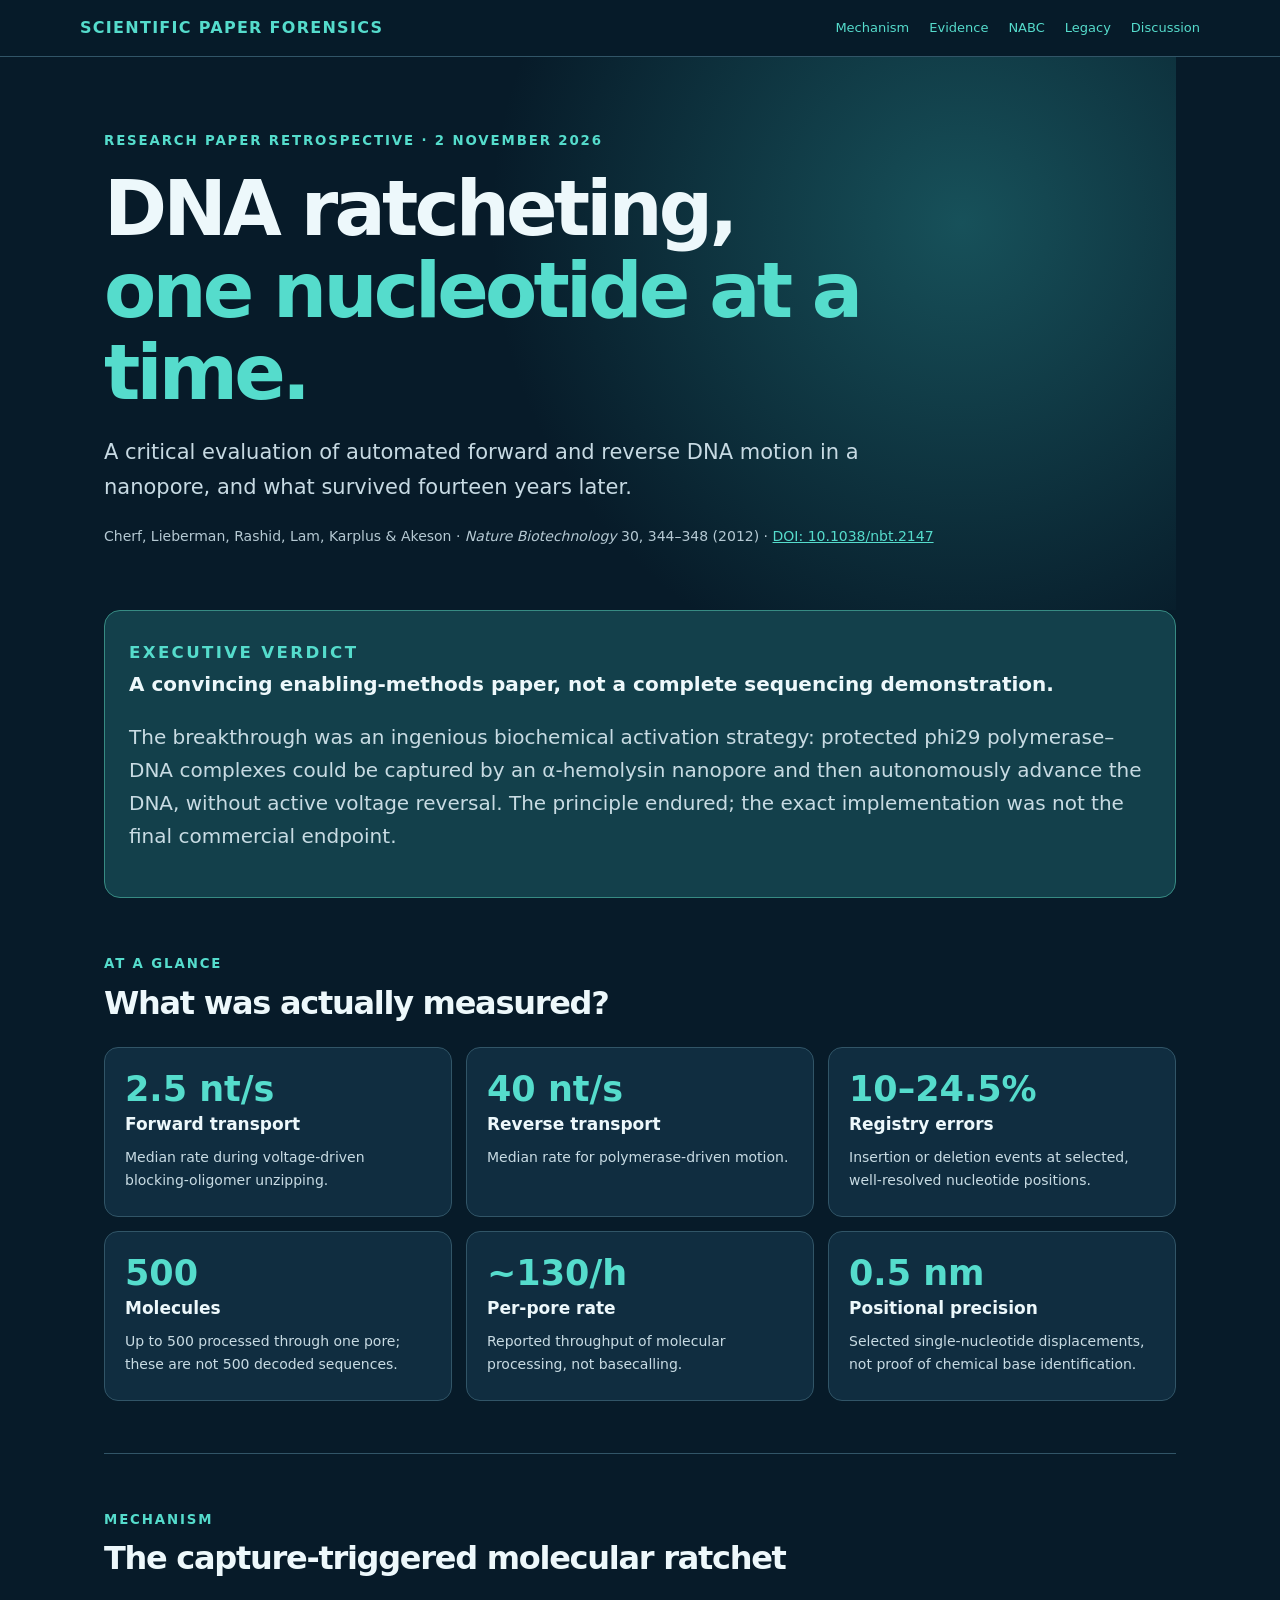
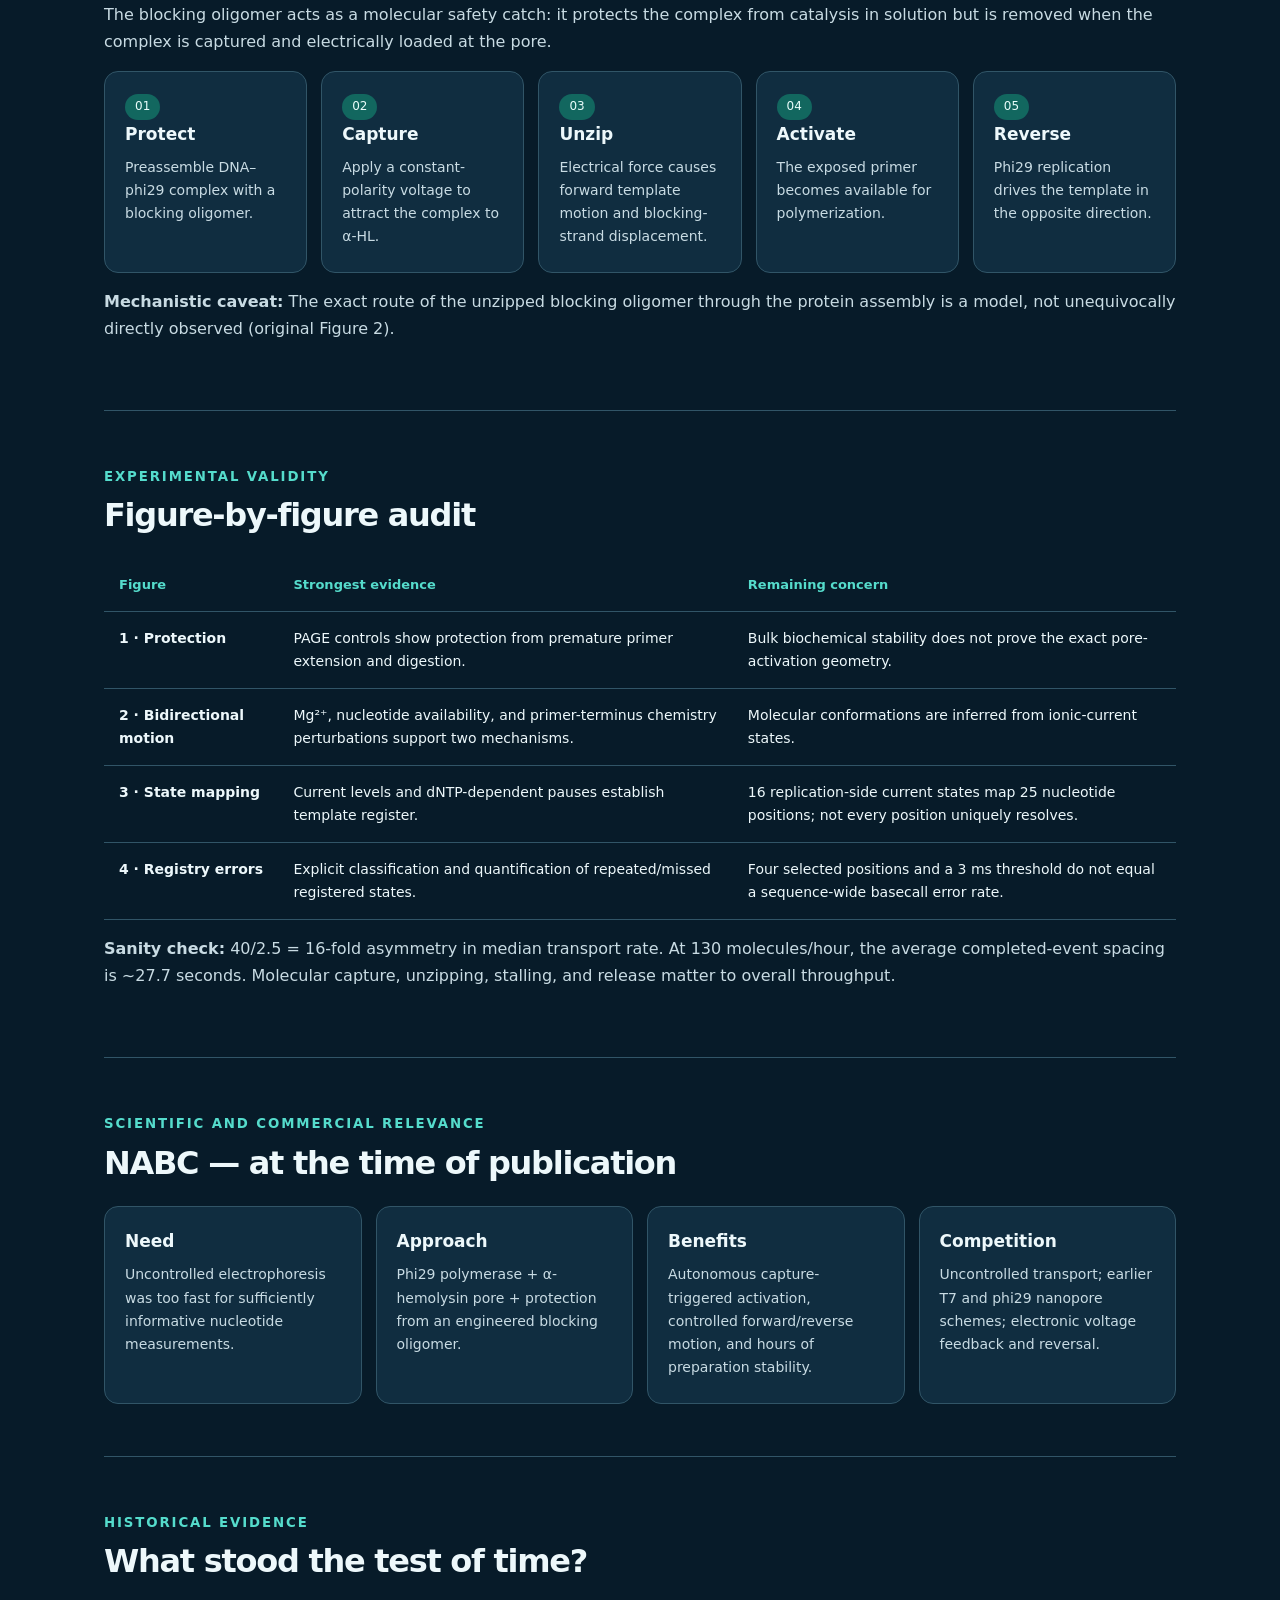
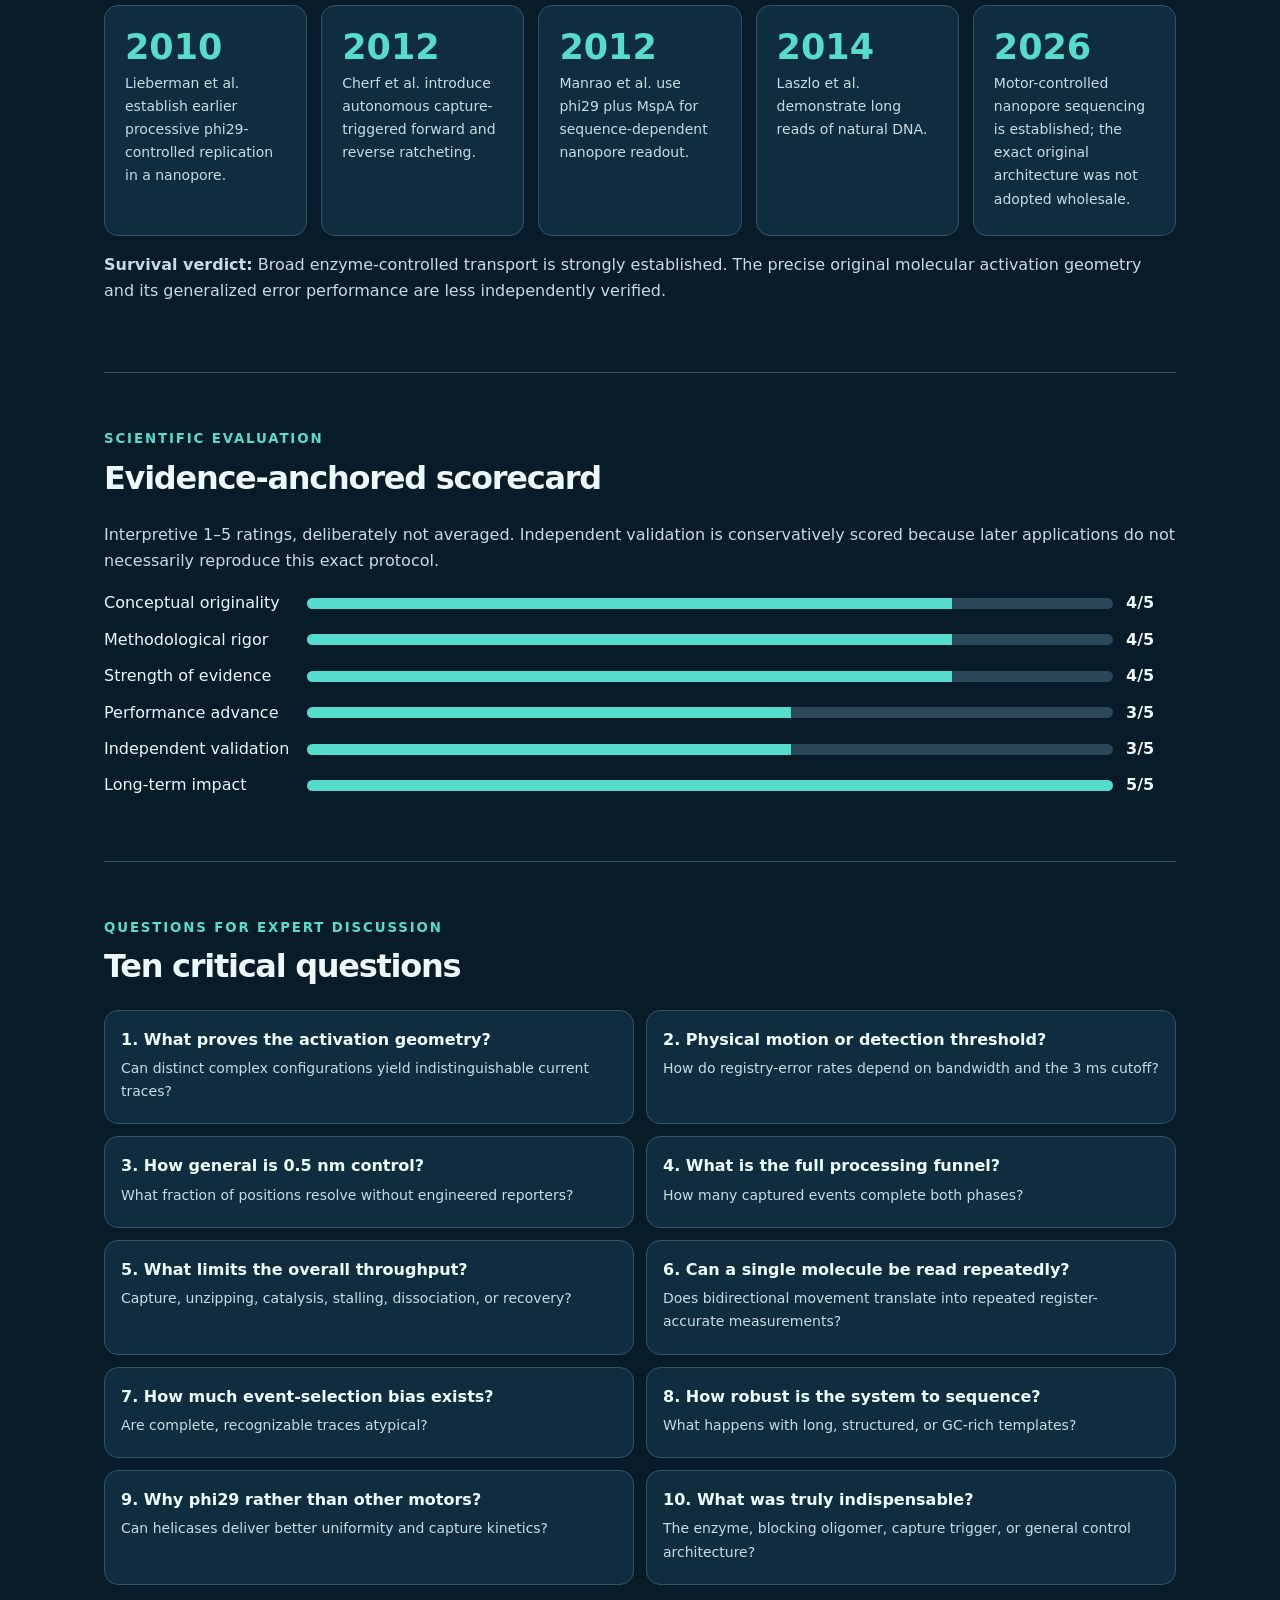
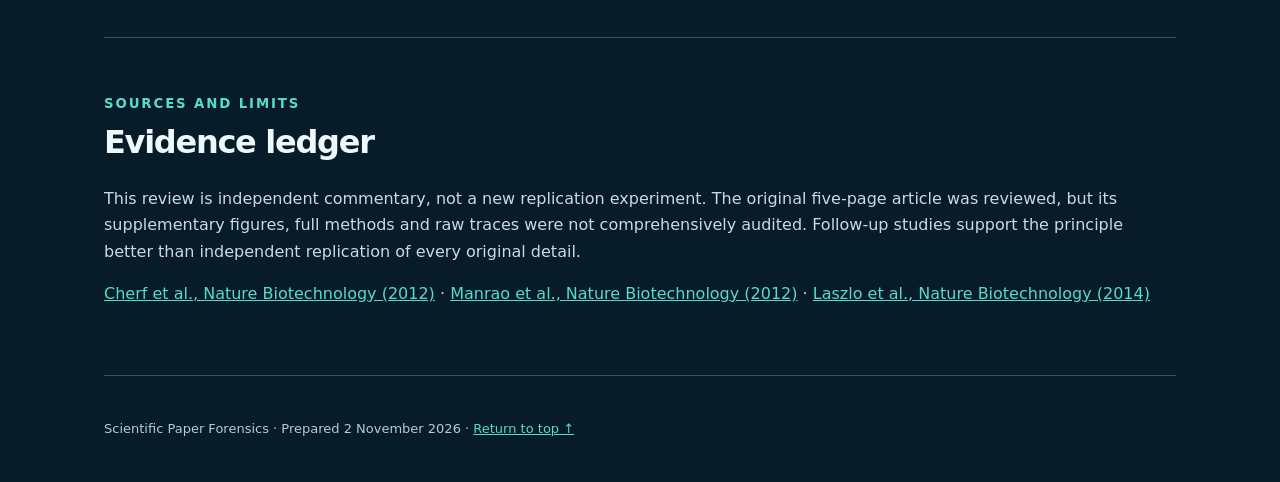
==== index.html @ 1c6a3383 "Publish standalone paper forensics website" ====
<!doctype html><html lang="en"><head><meta charset="UTF-8"><meta name="viewport" content="width=device-width,initial-scale=1"><meta name="description" content="Scientific Paper Forensics: a critical review of Cherf et al., Nature Biotechnology (2012)."><title>Scientific Paper Forensics · Cherf et al. (2012)</title><style>
:root{color-scheme:dark;--bg:#071b29;--card:#102d40;--teal:#55dccc;--muted:#b7cbd4;--line:#315567}*{box-sizing:border-box}html{scroll-behavior:smooth}body{margin:0;background:var(--bg);color:#edf8fb;font:16px/1.65 system-ui,-apple-system,sans-serif}a{color:var(--teal)}nav{position:sticky;top:0;z-index:5;background:#071b29ed;border-bottom:1px solid var(--line);padding:15px max(24px,calc((100% - 1120px)/2));display:flex;gap:20px;align-items:center;flex-wrap:wrap}nav strong{margin-right:auto;color:var(--teal);letter-spacing:.08em}nav a{text-decoration:none;font-size:13px}main{max-width:1120px;margin:auto;padding:0 24px}.hero{padding:70px 0 62px;background:radial-gradient(circle at 80% 30%,#17515a,transparent 50%)}small,.eyebrow{color:var(--teal);font-weight:700;text-transform:uppercase;letter-spacing:.14em}h1{font-size:clamp(42px,6.5vw,76px);letter-spacing:-.05em;line-height:1.08;max-width:900px;margin:14px 0}h1 span{color:var(--teal)}.lead{font-size:21px;color:#c7dae3;max-width:850px}.citation{color:#b5c9d3;font-size:14px}.verdict{background:#13404b;border:1px solid #378b83;padding:24px;border-radius:16px;font-size:20px}section{padding:52px 0;border-bottom:1px solid var(--line)}h2{font-size:32px;letter-spacing:-.04em;margin:0 0 17px}h3{font-size:17px;margin:0 0 8px}p{color:#c8dbe3}.grid{display:grid;grid-template-columns:repeat(3,1fr);gap:14px}.card{background:var(--card);border:1px solid var(--line);border-radius:14px;padding:20px}.card p{font-size:14px;margin:4px 0}.metric{color:var(--teal);font-size:35px;font-weight:800;line-height:1.2}.five{grid-template-columns:repeat(5,1fr)}.four{grid-template-columns:repeat(4,1fr)}.card b{color:#eff}.badge{display:inline-block;background:#12675f;border-radius:30px;padding:3px 10px;color:#e8fcfa;font-size:12px}.tablewrap{overflow-x:auto}table{width:100%;border-collapse:collapse;min-width:620px}td,th{text-align:left;vertical-align:top;padding:15px;border-bottom:1px solid var(--line)}th{color:var(--teal);font-size:13px}td{font-size:14px}.score{margin:10px 0;display:grid;grid-template-columns:190px 1fr 50px;gap:13px;align-items:center}.track{height:11px;background:#2b4858;border-radius:10px;overflow:hidden}.fill{height:100%;background:var(--teal)}.q{display:grid;grid-template-columns:1fr 1fr;gap:12px}.q .card{padding:16px}footer{padding:42px 0;color:#b7cbd4;font-size:13px}@media(max-width:850px){.grid,.four,.five,.q{grid-template-columns:1fr 1fr}}@media(max-width:520px){.grid,.four,.five,.q{grid-template-columns:1fr}.score{grid-template-columns:130px 1fr 40px}nav{gap:12px}.hero{padding:45px 0}}
</style></head><body><nav><strong>SCIENTIFIC PAPER FORENSICS</strong><a href="#mechanism">Mechanism</a><a href="#evidence">Evidence</a><a href="#nabc">NABC</a><a href="#legacy">Legacy</a><a href="#discussion">Discussion</a></nav><main><header class="hero"><small>Research paper retrospective · 2 November 2026</small><h1>DNA ratcheting,<br><span>one nucleotide at a time.</span></h1><p class="lead">A critical evaluation of automated forward and reverse DNA motion in a nanopore, and what survived fourteen years later.</p><div class="citation">Cherf, Lieberman, Rashid, Lam, Karplus & Akeson · <em>Nature Biotechnology</em> 30, 344–348 (2012) · <a href="https://doi.org/10.1038/nbt.2147">DOI: 10.1038/nbt.2147</a></div></header><aside class="verdict"><small>Executive verdict</small><br><strong>A convincing enabling-methods paper, not a complete sequencing demonstration.</strong><p>The breakthrough was an ingenious biochemical activation strategy: protected phi29 polymerase–DNA complexes could be captured by an α-hemolysin nanopore and then autonomously advance the DNA, without active voltage reversal. The principle endured; the exact implementation was not the final commercial endpoint.</p></aside><section><small>At a glance</small><h2>What was actually measured?</h2><div class="grid"><article class="card"><div class="metric">2.5 nt/s</div><h3>Forward transport</h3><p>Median rate during voltage-driven blocking-oligomer unzipping.</p></article><article class="card"><div class="metric">40 nt/s</div><h3>Reverse transport</h3><p>Median rate for polymerase-driven motion.</p></article><article class="card"><div class="metric">10–24.5%</div><h3>Registry errors</h3><p>Insertion or deletion events at selected, well-resolved nucleotide positions.</p></article><article class="card"><div class="metric">500</div><h3>Molecules</h3><p>Up to 500 processed through one pore; these are not 500 decoded sequences.</p></article><article class="card"><div class="metric">~130/h</div><h3>Per-pore rate</h3><p>Reported throughput of molecular processing, not basecalling.</p></article><article class="card"><div class="metric">0.5 nm</div><h3>Positional precision</h3><p>Selected single-nucleotide displacements, not proof of chemical base identification.</p></article></div></section><section id="mechanism"><small>Mechanism</small><h2>The capture-triggered molecular ratchet</h2><p>The blocking oligomer acts as a molecular safety catch: it protects the complex from catalysis in solution but is removed when the complex is captured and electrically loaded at the pore.</p><div class="grid five"><article class="card"><span class="badge">01</span><h3>Protect</h3><p>Preassemble DNA–phi29 complex with a blocking oligomer.</p></article><article class="card"><span class="badge">02</span><h3>Capture</h3><p>Apply a constant-polarity voltage to attract the complex to α-HL.</p></article><article class="card"><span class="badge">03</span><h3>Unzip</h3><p>Electrical force causes forward template motion and blocking-strand displacement.</p></article><article class="card"><span class="badge">04</span><h3>Activate</h3><p>The exposed primer becomes available for polymerization.</p></article><article class="card"><span class="badge">05</span><h3>Reverse</h3><p>Phi29 replication drives the template in the opposite direction.</p></article></div><p><strong>Mechanistic caveat:</strong> The exact route of the unzipped blocking oligomer through the protein assembly is a model, not unequivocally directly observed (original Figure 2).</p></section><section id="evidence"><small>Experimental validity</small><h2>Figure-by-figure audit</h2><div class="tablewrap"><table><thead><tr><th>Figure</th><th>Strongest evidence</th><th>Remaining concern</th></tr></thead><tbody><tr><td><b>1 · Protection</b></td><td>PAGE controls show protection from premature primer extension and digestion.</td><td>Bulk biochemical stability does not prove the exact pore-activation geometry.</td></tr><tr><td><b>2 · Bidirectional motion</b></td><td>Mg²⁺, nucleotide availability, and primer-terminus chemistry perturbations support two mechanisms.</td><td>Molecular conformations are inferred from ionic-current states.</td></tr><tr><td><b>3 · State mapping</b></td><td>Current levels and dNTP-dependent pauses establish template register.</td><td>16 replication-side current states map 25 nucleotide positions; not every position uniquely resolves.</td></tr><tr><td><b>4 · Registry errors</b></td><td>Explicit classification and quantification of repeated/missed registered states.</td><td>Four selected positions and a 3 ms threshold do not equal a sequence-wide basecall error rate.</td></tr></tbody></table></div><p><strong>Sanity check:</strong> 40/2.5 = 16-fold asymmetry in median transport rate. At 130 molecules/hour, the average completed-event spacing is ~27.7 seconds. Molecular capture, unzipping, stalling, and release matter to overall throughput.</p></section><section id="nabc"><small>Scientific and commercial relevance</small><h2>NABC — at the time of publication</h2><div class="grid four"><article class="card"><h3>Need</h3><p>Uncontrolled electrophoresis was too fast for sufficiently informative nucleotide measurements.</p></article><article class="card"><h3>Approach</h3><p>Phi29 polymerase + α-hemolysin pore + protection from an engineered blocking oligomer.</p></article><article class="card"><h3>Benefits</h3><p>Autonomous capture-triggered activation, controlled forward/reverse motion, and hours of preparation stability.</p></article><article class="card"><h3>Competition</h3><p>Uncontrolled transport; earlier T7 and phi29 nanopore schemes; electronic voltage feedback and reversal.</p></article></div></section><section id="legacy"><small>Historical evidence</small><h2>What stood the test of time?</h2><div class="grid five"><article class="card"><div class="metric">2010</div><p>Lieberman et al. establish earlier processive phi29-controlled replication in a nanopore.</p></article><article class="card"><div class="metric">2012</div><p>Cherf et al. introduce autonomous capture-triggered forward and reverse ratcheting.</p></article><article class="card"><div class="metric">2012</div><p>Manrao et al. use phi29 plus MspA for sequence-dependent nanopore readout.</p></article><article class="card"><div class="metric">2014</div><p>Laszlo et al. demonstrate long reads of natural DNA.</p></article><article class="card"><div class="metric">2026</div><p>Motor-controlled nanopore sequencing is established; the exact original architecture was not adopted wholesale.</p></article></div><p><strong>Survival verdict:</strong> Broad enzyme-controlled transport is strongly established. The precise original molecular activation geometry and its generalized error performance are less independently verified.</p></section><section><small>Scientific evaluation</small><h2>Evidence-anchored scorecard</h2><p>Interpretive 1–5 ratings, deliberately not averaged. Independent validation is conservatively scored because later applications do not necessarily reproduce this exact protocol.</p><div id="scores"></div></section><section id="discussion"><small>Questions for expert discussion</small><h2>Ten critical questions</h2><div class="q"><article class="card"><b>1. What proves the activation geometry?</b><p>Can distinct complex configurations yield indistinguishable current traces?</p></article><article class="card"><b>2. Physical motion or detection threshold?</b><p>How do registry-error rates depend on bandwidth and the 3 ms cutoff?</p></article><article class="card"><b>3. How general is 0.5 nm control?</b><p>What fraction of positions resolve without engineered reporters?</p></article><article class="card"><b>4. What is the full processing funnel?</b><p>How many captured events complete both phases?</p></article><article class="card"><b>5. What limits the overall throughput?</b><p>Capture, unzipping, catalysis, stalling, dissociation, or recovery?</p></article><article class="card"><b>6. Can a single molecule be read repeatedly?</b><p>Does bidirectional movement translate into repeated register-accurate measurements?</p></article><article class="card"><b>7. How much event-selection bias exists?</b><p>Are complete, recognizable traces atypical?</p></article><article class="card"><b>8. How robust is the system to sequence?</b><p>What happens with long, structured, or GC-rich templates?</p></article><article class="card"><b>9. Why phi29 rather than other motors?</b><p>Can helicases deliver better uniformity and capture kinetics?</p></article><article class="card"><b>10. What was truly indispensable?</b><p>The enzyme, blocking oligomer, capture trigger, or general control architecture?</p></article></div></section><section><small>Sources and limits</small><h2>Evidence ledger</h2><p>This review is independent commentary, not a new replication experiment. The original five-page article was reviewed, but its supplementary figures, full methods and raw traces were not comprehensively audited. Follow-up studies support the principle better than independent replication of every original detail.</p><p><a href="https://doi.org/10.1038/nbt.2147">Cherf et al., Nature Biotechnology (2012)</a> · <a href="https://doi.org/10.1038/nbt.2171">Manrao et al., Nature Biotechnology (2012)</a> · <a href="https://doi.org/10.1038/nbt.2950">Laszlo et al., Nature Biotechnology (2014)</a></p></section><footer>Scientific Paper Forensics · Prepared 2 November 2026 · <a href="#top">Return to top ↑</a></footer></main><script>const a=[["Conceptual originality",4],["Methodological rigor",4],["Strength of evidence",4],["Performance advance",3],["Independent validation",3],["Long-term impact",5]];document.getElementById('scores').innerHTML=a.map(([n,v])=>'<div class="score"><span>'+n+'</span><div class="track"><div class="fill" style="width:'+(v*20)+'%"></div></div><b>'+v+'/5</b></div>').join('');</script></body></html>
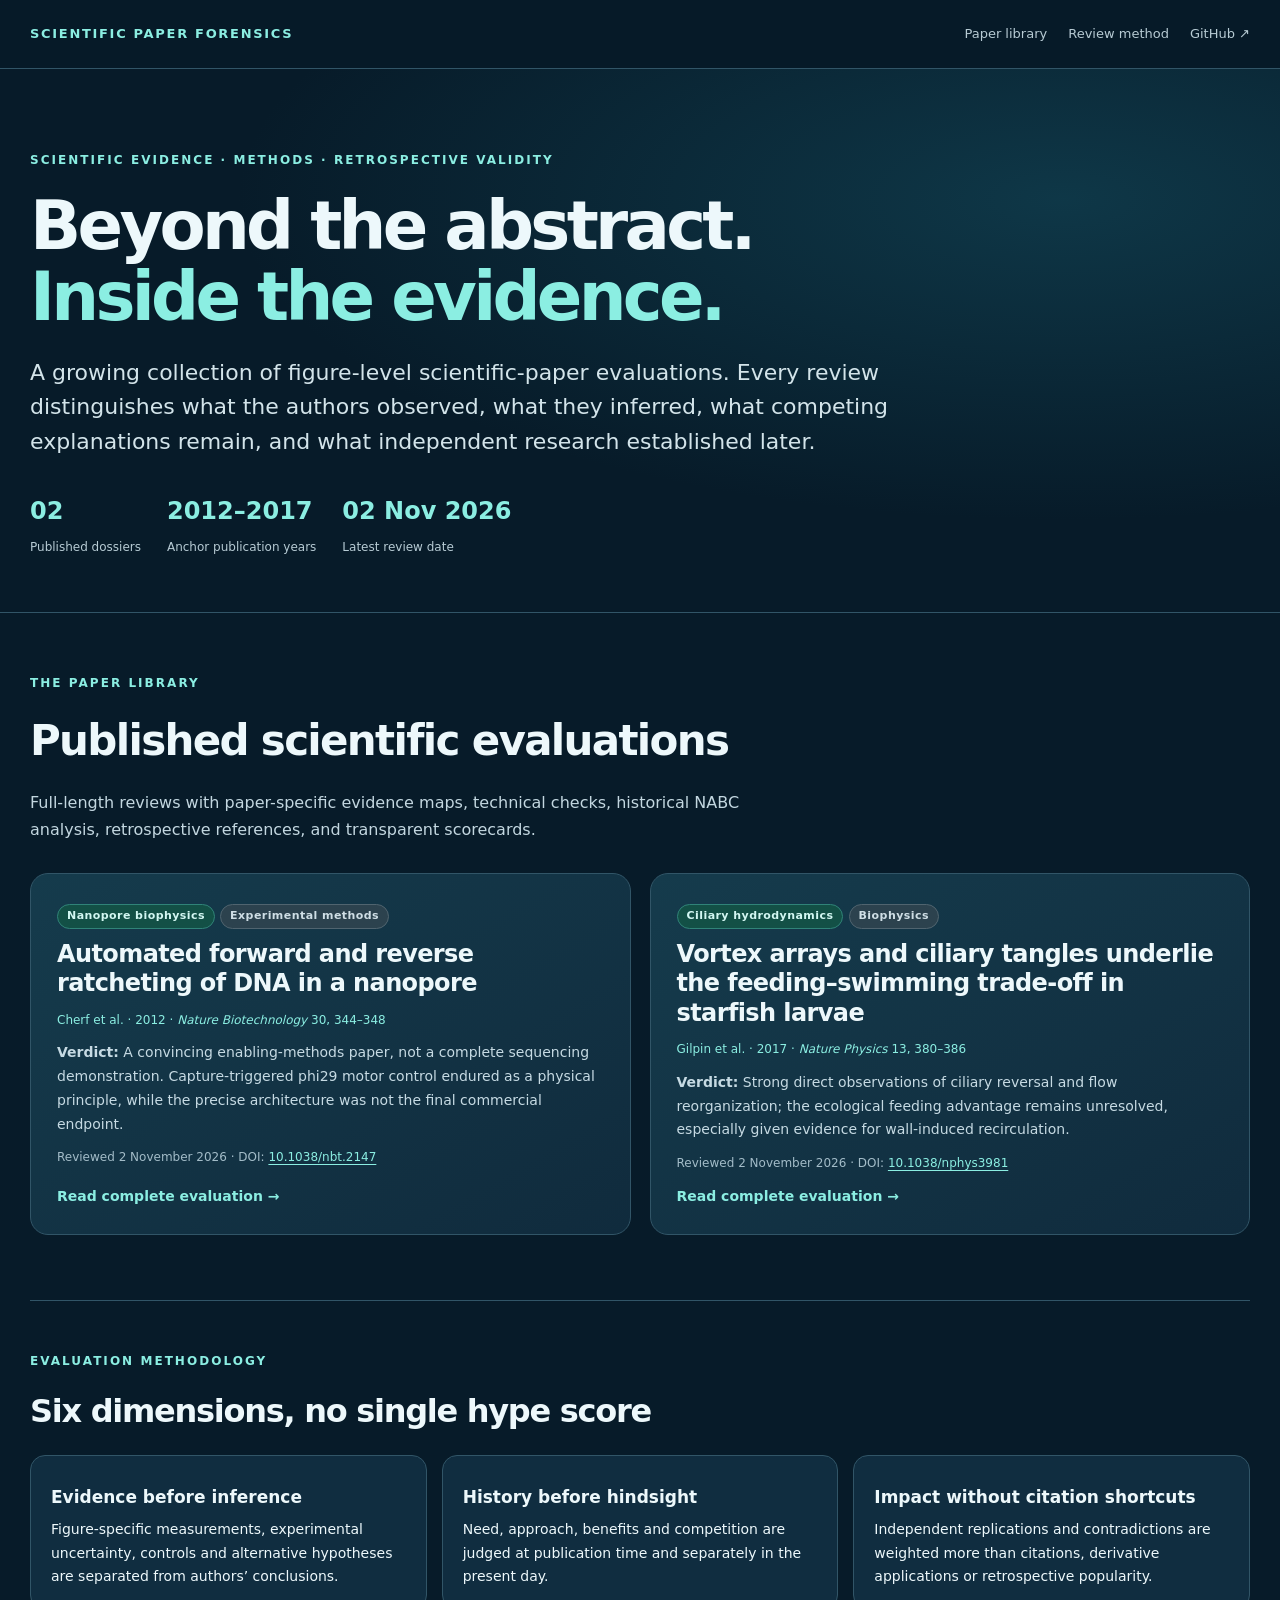
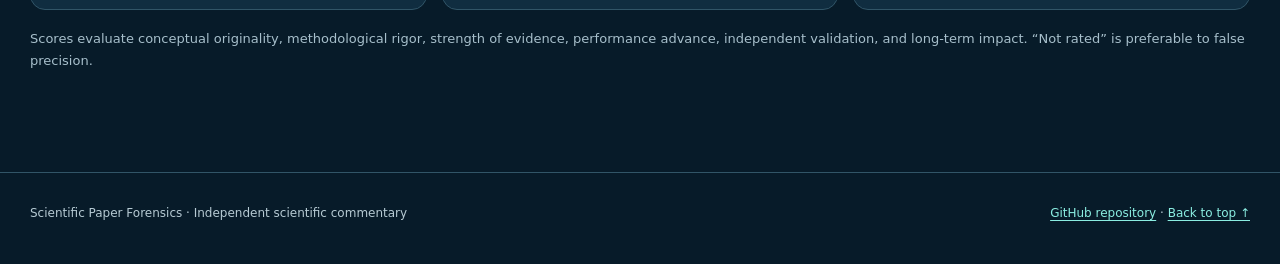
==== commit 3fdc9053: "Publish starfish-larvae paper forensics review and add multi-paper library" ====
--- a/index.html
+++ b/index.html
@@ -1,3 +1 @@
-<!doctype html><html lang="en"><head><meta charset="UTF-8"><meta name="viewport" content="width=device-width,initial-scale=1"><meta name="description" content="Scientific Paper Forensics: a critical review of Cherf et al., Nature Biotechnology (2012)."><title>Scientific Paper Forensics · Cherf et al. (2012)</title><style>
-:root{color-scheme:dark;--bg:#071b29;--card:#102d40;--teal:#55dccc;--muted:#b7cbd4;--line:#315567}*{box-sizing:border-box}html{scroll-behavior:smooth}body{margin:0;background:var(--bg);color:#edf8fb;font:16px/1.65 system-ui,-apple-system,sans-serif}a{color:var(--teal)}nav{position:sticky;top:0;z-index:5;background:#071b29ed;border-bottom:1px solid var(--line);padding:15px max(24px,calc((100% - 1120px)/2));display:flex;gap:20px;align-items:center;flex-wrap:wrap}nav strong{margin-right:auto;color:var(--teal);letter-spacing:.08em}nav a{text-decoration:none;font-size:13px}main{max-width:1120px;margin:auto;padding:0 24px}.hero{padding:70px 0 62px;background:radial-gradient(circle at 80% 30%,#17515a,transparent 50%)}small,.eyebrow{color:var(--teal);font-weight:700;text-transform:uppercase;letter-spacing:.14em}h1{font-size:clamp(42px,6.5vw,76px);letter-spacing:-.05em;line-height:1.08;max-width:900px;margin:14px 0}h1 span{color:var(--teal)}.lead{font-size:21px;color:#c7dae3;max-width:850px}.citation{color:#b5c9d3;font-size:14px}.verdict{background:#13404b;border:1px solid #378b83;padding:24px;border-radius:16px;font-size:20px}section{padding:52px 0;border-bottom:1px solid var(--line)}h2{font-size:32px;letter-spacing:-.04em;margin:0 0 17px}h3{font-size:17px;margin:0 0 8px}p{color:#c8dbe3}.grid{display:grid;grid-template-columns:repeat(3,1fr);gap:14px}.card{background:var(--card);border:1px solid var(--line);border-radius:14px;padding:20px}.card p{font-size:14px;margin:4px 0}.metric{color:var(--teal);font-size:35px;font-weight:800;line-height:1.2}.five{grid-template-columns:repeat(5,1fr)}.four{grid-template-columns:repeat(4,1fr)}.card b{color:#eff}.badge{display:inline-block;background:#12675f;border-radius:30px;padding:3px 10px;color:#e8fcfa;font-size:12px}.tablewrap{overflow-x:auto}table{width:100%;border-collapse:collapse;min-width:620px}td,th{text-align:left;vertical-align:top;padding:15px;border-bottom:1px solid var(--line)}th{color:var(--teal);font-size:13px}td{font-size:14px}.score{margin:10px 0;display:grid;grid-template-columns:190px 1fr 50px;gap:13px;align-items:center}.track{height:11px;background:#2b4858;border-radius:10px;overflow:hidden}.fill{height:100%;background:var(--teal)}.q{display:grid;grid-template-columns:1fr 1fr;gap:12px}.q .card{padding:16px}footer{padding:42px 0;color:#b7cbd4;font-size:13px}@media(max-width:850px){.grid,.four,.five,.q{grid-template-columns:1fr 1fr}}@media(max-width:520px){.grid,.four,.five,.q{grid-template-columns:1fr}.score{grid-template-columns:130px 1fr 40px}nav{gap:12px}.hero{padding:45px 0}}
-</style></head><body><nav><strong>SCIENTIFIC PAPER FORENSICS</strong><a href="#mechanism">Mechanism</a><a href="#evidence">Evidence</a><a href="#nabc">NABC</a><a href="#legacy">Legacy</a><a href="#discussion">Discussion</a></nav><main><header class="hero"><small>Research paper retrospective · 2 November 2026</small><h1>DNA ratcheting,<br><span>one nucleotide at a time.</span></h1><p class="lead">A critical evaluation of automated forward and reverse DNA motion in a nanopore, and what survived fourteen years later.</p><div class="citation">Cherf, Lieberman, Rashid, Lam, Karplus & Akeson · <em>Nature Biotechnology</em> 30, 344–348 (2012) · <a href="https://doi.org/10.1038/nbt.2147">DOI: 10.1038/nbt.2147</a></div></header><aside class="verdict"><small>Executive verdict</small><br><strong>A convincing enabling-methods paper, not a complete sequencing demonstration.</strong><p>The breakthrough was an ingenious biochemical activation strategy: protected phi29 polymerase–DNA complexes could be captured by an α-hemolysin nanopore and then autonomously advance the DNA, without active voltage reversal. The principle endured; the exact implementation was not the final commercial endpoint.</p></aside><section><small>At a glance</small><h2>What was actually measured?</h2><div class="grid"><article class="card"><div class="metric">2.5 nt/s</div><h3>Forward transport</h3><p>Median rate during voltage-driven blocking-oligomer unzipping.</p></article><article class="card"><div class="metric">40 nt/s</div><h3>Reverse transport</h3><p>Median rate for polymerase-driven motion.</p></article><article class="card"><div class="metric">10–24.5%</div><h3>Registry errors</h3><p>Insertion or deletion events at selected, well-resolved nucleotide positions.</p></article><article class="card"><div class="metric">500</div><h3>Molecules</h3><p>Up to 500 processed through one pore; these are not 500 decoded sequences.</p></article><article class="card"><div class="metric">~130/h</div><h3>Per-pore rate</h3><p>Reported throughput of molecular processing, not basecalling.</p></article><article class="card"><div class="metric">0.5 nm</div><h3>Positional precision</h3><p>Selected single-nucleotide displacements, not proof of chemical base identification.</p></article></div></section><section id="mechanism"><small>Mechanism</small><h2>The capture-triggered molecular ratchet</h2><p>The blocking oligomer acts as a molecular safety catch: it protects the complex from catalysis in solution but is removed when the complex is captured and electrically loaded at the pore.</p><div class="grid five"><article class="card"><span class="badge">01</span><h3>Protect</h3><p>Preassemble DNA–phi29 complex with a blocking oligomer.</p></article><article class="card"><span class="badge">02</span><h3>Capture</h3><p>Apply a constant-polarity voltage to attract the complex to α-HL.</p></article><article class="card"><span class="badge">03</span><h3>Unzip</h3><p>Electrical force causes forward template motion and blocking-strand displacement.</p></article><article class="card"><span class="badge">04</span><h3>Activate</h3><p>The exposed primer becomes available for polymerization.</p></article><article class="card"><span class="badge">05</span><h3>Reverse</h3><p>Phi29 replication drives the template in the opposite direction.</p></article></div><p><strong>Mechanistic caveat:</strong> The exact route of the unzipped blocking oligomer through the protein assembly is a model, not unequivocally directly observed (original Figure 2).</p></section><section id="evidence"><small>Experimental validity</small><h2>Figure-by-figure audit</h2><div class="tablewrap"><table><thead><tr><th>Figure</th><th>Strongest evidence</th><th>Remaining concern</th></tr></thead><tbody><tr><td><b>1 · Protection</b></td><td>PAGE controls show protection from premature primer extension and digestion.</td><td>Bulk biochemical stability does not prove the exact pore-activation geometry.</td></tr><tr><td><b>2 · Bidirectional motion</b></td><td>Mg²⁺, nucleotide availability, and primer-terminus chemistry perturbations support two mechanisms.</td><td>Molecular conformations are inferred from ionic-current states.</td></tr><tr><td><b>3 · State mapping</b></td><td>Current levels and dNTP-dependent pauses establish template register.</td><td>16 replication-side current states map 25 nucleotide positions; not every position uniquely resolves.</td></tr><tr><td><b>4 · Registry errors</b></td><td>Explicit classification and quantification of repeated/missed registered states.</td><td>Four selected positions and a 3 ms threshold do not equal a sequence-wide basecall error rate.</td></tr></tbody></table></div><p><strong>Sanity check:</strong> 40/2.5 = 16-fold asymmetry in median transport rate. At 130 molecules/hour, the average completed-event spacing is ~27.7 seconds. Molecular capture, unzipping, stalling, and release matter to overall throughput.</p></section><section id="nabc"><small>Scientific and commercial relevance</small><h2>NABC — at the time of publication</h2><div class="grid four"><article class="card"><h3>Need</h3><p>Uncontrolled electrophoresis was too fast for sufficiently informative nucleotide measurements.</p></article><article class="card"><h3>Approach</h3><p>Phi29 polymerase + α-hemolysin pore + protection from an engineered blocking oligomer.</p></article><article class="card"><h3>Benefits</h3><p>Autonomous capture-triggered activation, controlled forward/reverse motion, and hours of preparation stability.</p></article><article class="card"><h3>Competition</h3><p>Uncontrolled transport; earlier T7 and phi29 nanopore schemes; electronic voltage feedback and reversal.</p></article></div></section><section id="legacy"><small>Historical evidence</small><h2>What stood the test of time?</h2><div class="grid five"><article class="card"><div class="metric">2010</div><p>Lieberman et al. establish earlier processive phi29-controlled replication in a nanopore.</p></article><article class="card"><div class="metric">2012</div><p>Cherf et al. introduce autonomous capture-triggered forward and reverse ratcheting.</p></article><article class="card"><div class="metric">2012</div><p>Manrao et al. use phi29 plus MspA for sequence-dependent nanopore readout.</p></article><article class="card"><div class="metric">2014</div><p>Laszlo et al. demonstrate long reads of natural DNA.</p></article><article class="card"><div class="metric">2026</div><p>Motor-controlled nanopore sequencing is established; the exact original architecture was not adopted wholesale.</p></article></div><p><strong>Survival verdict:</strong> Broad enzyme-controlled transport is strongly established. The precise original molecular activation geometry and its generalized error performance are less independently verified.</p></section><section><small>Scientific evaluation</small><h2>Evidence-anchored scorecard</h2><p>Interpretive 1–5 ratings, deliberately not averaged. Independent validation is conservatively scored because later applications do not necessarily reproduce this exact protocol.</p><div id="scores"></div></section><section id="discussion"><small>Questions for expert discussion</small><h2>Ten critical questions</h2><div class="q"><article class="card"><b>1. What proves the activation geometry?</b><p>Can distinct complex configurations yield indistinguishable current traces?</p></article><article class="card"><b>2. Physical motion or detection threshold?</b><p>How do registry-error rates depend on bandwidth and the 3 ms cutoff?</p></article><article class="card"><b>3. How general is 0.5 nm control?</b><p>What fraction of positions resolve without engineered reporters?</p></article><article class="card"><b>4. What is the full processing funnel?</b><p>How many captured events complete both phases?</p></article><article class="card"><b>5. What limits the overall throughput?</b><p>Capture, unzipping, catalysis, stalling, dissociation, or recovery?</p></article><article class="card"><b>6. Can a single molecule be read repeatedly?</b><p>Does bidirectional movement translate into repeated register-accurate measurements?</p></article><article class="card"><b>7. How much event-selection bias exists?</b><p>Are complete, recognizable traces atypical?</p></article><article class="card"><b>8. How robust is the system to sequence?</b><p>What happens with long, structured, or GC-rich templates?</p></article><article class="card"><b>9. Why phi29 rather than other motors?</b><p>Can helicases deliver better uniformity and capture kinetics?</p></article><article class="card"><b>10. What was truly indispensable?</b><p>The enzyme, blocking oligomer, capture trigger, or general control architecture?</p></article></div></section><section><small>Sources and limits</small><h2>Evidence ledger</h2><p>This review is independent commentary, not a new replication experiment. The original five-page article was reviewed, but its supplementary figures, full methods and raw traces were not comprehensively audited. Follow-up studies support the principle better than independent replication of every original detail.</p><p><a href="https://doi.org/10.1038/nbt.2147">Cherf et al., Nature Biotechnology (2012)</a> · <a href="https://doi.org/10.1038/nbt.2171">Manrao et al., Nature Biotechnology (2012)</a> · <a href="https://doi.org/10.1038/nbt.2950">Laszlo et al., Nature Biotechnology (2014)</a></p></section><footer>Scientific Paper Forensics · Prepared 2 November 2026 · <a href="#top">Return to top ↑</a></footer></main><script>const a=[["Conceptual originality",4],["Methodological rigor",4],["Strength of evidence",4],["Performance advance",3],["Independent validation",3],["Long-term impact",5]];document.getElementById('scores').innerHTML=a.map(([n,v])=>'<div class="score"><span>'+n+'</span><div class="track"><div class="fill" style="width:'+(v*20)+'%"></div></div><b>'+v+'/5</b></div>').join('');</script></body></html>+<!doctype html><html lang="en"><head><meta charset="utf-8"><meta name="viewport" content="width=device-width,initial-scale=1"><meta name="theme-color" content="#071b29"><meta name="description" content="Scientific Paper Forensics: rigorous retrospective evaluations of influential experimental science papers. Each review separates observed data, inference and scientific legacy."><meta property="og:title" content="Scientific Paper Forensics — Paper Library"><meta property="og:description" content="Evidence-anchored critical reviews of influential scientific papers."><link rel="canonical" href="https://profdanger.github.io/paper_forensics/"><link rel="stylesheet" href="assets/shared/site.css"><title>Scientific Paper Forensics | Research Review Library</title></head><body id="top"><nav class="site-nav"><div class="shell"><a class="brand" href="./">Scientific Paper Forensics</a><div class="nav-links"><a href="#papers">Paper library</a><a href="#method">Review method</a><a href="https://github.com/profdanger/paper_forensics" target="_blank" rel="noopener">GitHub ↗</a></div></div></nav><header class="hero"><div class="shell"><span class="kicker">Scientific evidence · Methods · Retrospective validity</span><h1>Beyond the abstract.<br><em>Inside the evidence.</em></h1><p class="lede">A growing collection of figure-level scientific-paper evaluations. Every review distinguishes what the authors observed, what they inferred, what competing explanations remain, and what independent research established later.</p><div class="stats"><div><b>02</b><span>Published dossiers</span></div><div><b>2012–2017</b><span>Anchor publication years</span></div><div><b>02 Nov 2026</b><span>Latest review date</span></div></div></div></header><main class="shell"><section id="papers" style="padding:55px 0 0"><span class="eyebrow">The paper library</span><h2 style="font-size:clamp(29px,4vw,42px);letter-spacing:-.04em;margin:10px 0 12px">Published scientific evaluations</h2><p style="max-width:780px;color:#c3d7e0">Full-length reviews with paper-specific evidence maps, technical checks, historical NABC analysis, retrospective references, and transparent scorecards.</p><div class="paper-list"><article class="paper-card"><div><span class="tag">Nanopore biophysics</span> <span class="tag gray">Experimental methods</span></div><h2>Automated forward and reverse ratcheting of DNA in a nanopore</h2><div class="meta">Cherf et al. · 2012 · <em>Nature Biotechnology</em> 30, 344–348</div><p><strong>Verdict:</strong> A convincing enabling-methods paper, not a complete sequencing demonstration. Capture-triggered phi29 motor control endured as a physical principle, while the precise architecture was not the final commercial endpoint.</p><p class="date">Reviewed 2 November 2026 · DOI: <a href="https://doi.org/10.1038/nbt.2147">10.1038/nbt.2147</a></p><a class="entry-link" href="papers/cherf-2012/" aria-label="Read Cherf 2012 critical evaluation">Read complete evaluation →</a></article><article class="paper-card"><div><span class="tag">Ciliary hydrodynamics</span> <span class="tag gray">Biophysics</span></div><h2>Vortex arrays and ciliary tangles underlie the feeding–swimming trade-off in starfish larvae</h2><div class="meta">Gilpin et al. · 2017 · <em>Nature Physics</em> 13, 380–386</div><p><strong>Verdict:</strong> Strong direct observations of ciliary reversal and flow reorganization; the ecological feeding advantage remains unresolved, especially given evidence for wall-induced recirculation.</p><p class="date">Reviewed 2 November 2026 · DOI: <a href="https://doi.org/10.1038/nphys3981">10.1038/nphys3981</a></p><a class="entry-link" href="papers/gilpin-2017-starfish-larvae/" aria-label="Read Gilpin 2017 critical evaluation">Read complete evaluation →</a></article></div></section><section id="method" style="border-top:1px solid var(--line);padding:45px 0"><span class="eyebrow">Evaluation methodology</span><h2 style="font-size:32px;letter-spacing:-.04em;margin:10px 0 17px">Six dimensions, no single hype score</h2><div class="grid cols3"><article class="card"><h3>Evidence before inference</h3><p>Figure-specific measurements, experimental uncertainty, controls and alternative hypotheses are separated from authors’ conclusions.</p></article><article class="card"><h3>History before hindsight</h3><p>Need, approach, benefits and competition are judged at publication time and separately in the present day.</p></article><article class="card"><h3>Impact without citation shortcuts</h3><p>Independent replications and contradictions are weighted more than citations, derivative applications or retrospective popularity.</p></article></div><p class="fineprint" style="margin-top:18px">Scores evaluate conceptual originality, methodological rigor, strength of evidence, performance advance, independent validation, and long-term impact. “Not rated” is preferable to false precision.</p></section></main><footer class="site-footer"><div class="shell"><span>Scientific Paper Forensics · Independent scientific commentary</span><span><a href="https://github.com/profdanger/paper_forensics">GitHub repository</a> · <a href="#top">Back to top ↑</a></span></div></footer><script>(function(){var known=['#mechanism','#evidence','#nabc','#legacy','#discussion','#scores'];if(known.indexOf(location.hash.toLowerCase())!==-1){location.replace('papers/cherf-2012/'+location.hash)}})();</script></body></html>
--- a/assets/shared/site.css
+++ b/assets/shared/site.css
@@ -0,0 +1,7 @@
+
+:root{color-scheme:dark;--bg:#071b29;--bg2:#0a2333;--card:#102d40;--card2:#123849;--teal:#55dccc;--teal2:#8beee2;--muted:#b7cbd4;--text:#edf8fb;--line:#315567;--amber:#f4bd73;--warn:#ffc688;--radius:17px}
+*{box-sizing:border-box}html{scroll-behavior:smooth}body{margin:0;background:var(--bg);color:var(--text);font:16px/1.7 system-ui,-apple-system,BlinkMacSystemFont,"Segoe UI",sans-serif}a{color:var(--teal2);text-underline-offset:3px}a:hover{color:#fff}button{font:inherit}button:focus-visible,a:focus-visible,summary:focus-visible{outline:3px solid var(--amber);outline-offset:4px}img,svg{max-width:100%}figure{margin:0}figure figcaption{font-size:12px;color:var(--muted);margin-top:10px}.shell{width:min(1220px,calc(100% - 44px));margin:auto}.site-nav{position:sticky;top:0;z-index:10;border-bottom:1px solid var(--line);background:#071b29f2;backdrop-filter:blur(12px)}.site-nav .shell{display:flex;gap:24px;align-items:center;min-height:68px}.brand{font-size:13px;letter-spacing:.13em;color:var(--teal2);font-weight:850;text-transform:uppercase;text-decoration:none;margin-right:auto}.nav-links{display:flex;gap:21px;flex-wrap:wrap}.nav-links a{font-size:13px;text-decoration:none;color:var(--muted)}.nav-links a:hover{color:white}.hero{padding:76px 0 53px;position:relative;background:radial-gradient(ellipse at 83% 24%,#15506288,transparent 55%);border-bottom:1px solid var(--line)}.kicker,.eyebrow{font-size:12px;text-transform:uppercase;letter-spacing:.17em;color:var(--teal2);font-weight:760}h1,h2,h3,p{margin-top:0}h1{font-size:clamp(41px,5.25vw,77px);letter-spacing:-.055em;line-height:1.06;max-width:1060px;margin:19px 0 22px;font-weight:850}h1 em{font-style:normal;color:var(--teal2)}.lede{font-size:clamp(17px,2vw,22px);line-height:1.57;color:#d3e4ea;max-width:910px}.cite-line{font-size:14px;color:var(--muted)}.cite-line a{text-decoration:none}.hero-visual{max-width:560px;margin:36px 0 0;border:1px solid var(--line);border-radius:20px;padding:16px;background:#0d293acc}.hero-visual img{display:block;width:100%}.verdict{background:linear-gradient(110deg,#143e49,#123442);border:1px solid #358a82;border-radius:var(--radius);padding:27px 30px;margin:30px 0 24px;box-shadow:0 16px 48px #00000022}.verdict strong{font-size:clamp(18px,2vw,23px);line-height:1.4}.verdict p{margin:13px 0 0;color:#d7e8ed}.review-layout{display:grid;grid-template-columns:220px minmax(0,1fr);gap:44px;padding-top:30px}.toc{align-self:start;position:sticky;top:102px;max-height:calc(100vh - 125px);overflow:auto;padding:14px 6px 25px 0}.toc-label{font-size:11px;color:var(--teal2);letter-spacing:.16em;text-transform:uppercase;font-weight:800;padding:0 0 12px}.toc a{display:block;padding:6px 10px;border-left:2px solid transparent;color:#abc4cf;font-size:13px;text-decoration:none;line-height:1.42}.toc a:hover,.toc a.active{color:#fff;border-left-color:var(--teal)}.review-content section{padding:45px 0;border-bottom:1px solid var(--line);scroll-margin-top:86px}.review-content section:first-child{padding-top:23px}.review-content h2{font-size:clamp(27px,3vw,37px);letter-spacing:-.04em;line-height:1.18;margin:6px 0 21px}.review-content h3{font-size:20px;letter-spacing:-.015em;margin:25px 0 8px}.review-content p,.review-content li{color:#cbdde5}.review-content strong{color:#eefbfc}.intro{font-size:18px;color:#d8e9ef!important}.grid{display:grid;gap:15px}.cols2{grid-template-columns:repeat(2,minmax(0,1fr))}.cols3{grid-template-columns:repeat(3,minmax(0,1fr))}.cols4{grid-template-columns:repeat(4,minmax(0,1fr))}.card{border:1px solid var(--line);background:var(--card);border-radius:15px;padding:20px;min-width:0}.card h3{font-size:17px;margin:7px 0 6px}.card p:last-child{margin-bottom:0}.card p{font-size:14px}.card .metric{color:var(--teal);font-size:30px;font-weight:850;line-height:1.15;letter-spacing:-.04em}.tag{display:inline-block;font-size:11px;color:#d3f7f2;border:1px solid #308378;background:#135046;border-radius:99px;padding:2px 9px;font-weight:750;letter-spacing:.04em}.tag.amber{color:#ffe3b8;background:#544029;border-color:#9b7750}.tag.gray{color:#cfdee5;background:#2c424e;border-color:#50646f}.status{font-size:11px;font-weight:800;color:var(--teal2);text-transform:uppercase;letter-spacing:.12em}.status.warn{color:var(--amber)}.table-scroller{overflow:auto;border:1px solid var(--line);border-radius:13px;margin:22px 0}.data-table{border-collapse:collapse;width:100%;min-width:670px;font-size:14px}.data-table th,.data-table td{text-align:left;vertical-align:top;padding:15px 16px;border-bottom:1px solid #294a5a}.data-table th{font-size:12px;color:var(--teal2);letter-spacing:.04em;background:#113445}.data-table tr:last-child td{border-bottom:0}.data-table td:first-child{font-weight:700;color:#f1fbfb}.math{background:#0e3041;border:1px solid #285868;border-radius:13px;text-align:center;padding:20px 12px;color:#e8fbfa;font-family:Georgia,"Times New Roman",serif;font-size:clamp(21px,2.5vw,30px);line-height:1.65;margin:15px 0 22px}.math small{font:13px/1.5 system-ui,sans-serif;display:block;color:var(--muted)}.note{border-left:3px solid var(--teal);padding:10px 18px;background:#0f3040;border-radius:0 12px 12px 0;margin:20px 0}.note.warning{border-color:var(--amber);background:#352c2b}.note p:last-child{margin-bottom:0}.fig-audit{display:grid;grid-template-columns:100px minmax(0,1fr);gap:18px;padding:20px 0;border-bottom:1px solid #264657}.fig-audit:last-child{border-bottom:0}.fig-number{display:flex;align-items:center;justify-content:center;width:88px;height:88px;border-radius:18px;background:linear-gradient(140deg,#164c55,#102d40);border:1px solid #356c70;color:var(--teal2);font-size:24px;font-weight:850}.fig-audit h3{margin:0 0 7px}.fig-audit p{margin-bottom:7px}.fig-audit .detail{font-size:14px;color:#b9d2dc}.fineprint{font-size:13px;color:#a7bfcb!important}.reference{display:grid;grid-template-columns:35px 1fr;gap:13px;border-bottom:1px solid #29495b;padding:13px 0}.reference:last-child{border:0}.reference .num{color:var(--teal2);font-weight:800}.reference p{margin:0;font-size:14px}.score-row{display:grid;grid-template-columns:minmax(185px,1fr) minmax(95px,1.5fr) 65px;align-items:center;gap:14px;padding:12px 0;border-bottom:1px solid #2b4956}.score-row .track{border-radius:100px;height:12px;background:#294958;overflow:hidden}.score-row .fill{height:100%;background:linear-gradient(90deg,#368c86,#6ee8d8);width:var(--percent)}.score-row .value{text-align:right;font-size:18px;font-weight:850;color:var(--teal2)}.score-explain{font-size:13px;color:#a8c2cd;margin:3px 0 0}.score-block{background:var(--card);padding:21px;border:1px solid var(--line);border-radius:16px}.score-row.n-a .value{color:#b9ccd2}.score-row.n-a .track{height:2px}.question{counter-increment:questions;position:relative;padding-left:35px}.question:before{content:counter(questions,decimal-leading-zero);position:absolute;left:0;top:0;font-weight:800;color:var(--teal2);font-size:13px}.question-list{counter-reset:questions}.question h3{font-size:16px;margin:0 0 7px}.question p{font-size:13px}.expand{border:1px solid var(--line);background:var(--card);border-radius:14px;margin:14px 0;overflow:hidden}.expand summary{cursor:pointer;font-weight:750;padding:15px 18px;color:#f0fafc;list-style:none}.expand summary:after{content:"＋";float:right;color:var(--teal)}.expand[open] summary:after{content:"−"}.expand summary::-webkit-details-marker{display:none}.expand .inside{border-top:1px solid var(--line);padding:17px 18px}.expand .inside p:last-child{margin-bottom:0}.timeline{border-left:2px solid #26786f;margin:16px 0 18px 11px;padding-left:23px}.timeline article{position:relative;padding:2px 0 23px}.timeline article:before{content:"";position:absolute;left:-31px;top:9px;width:12px;height:12px;border:2px solid var(--teal);border-radius:50%;background:var(--bg)}.timeline time{font-weight:850;color:var(--teal2)}.timeline h3{font-size:16px;margin:2px 0 4px}.timeline p{font-size:14px;margin:0}.paper-list{display:grid;grid-template-columns:repeat(2,minmax(0,1fr));gap:19px;margin:30px 0 65px}.paper-card{background:linear-gradient(150deg,#153b4c,#102b3d);border:1px solid var(--line);border-radius:18px;padding:26px;display:flex;flex-direction:column;gap:11px;min-height:345px;transition:transform .2s,border-color .2s}.paper-card:hover{transform:translateY(-3px);border-color:#66d4c7}.paper-card h2{font-size:24px;line-height:1.23;margin:0;letter-spacing:-.025em}.paper-card p{margin:0;color:#c6dae3;font-size:14px}.paper-card .meta{font-size:12px;color:var(--teal2)}.paper-card .entry-link{margin-top:auto;font-size:14px;font-weight:750;text-decoration:none}.paper-card .date{font-size:12px;color:#a3bcc8}.stats{display:flex;gap:26px;flex-wrap:wrap;margin-top:32px}.stats b{font-size:24px;color:var(--teal2);display:block}.stats span{color:var(--muted);font-size:12px}.site-footer{margin-top:42px;border-top:1px solid var(--line);padding:30px 0 40px;font-size:12px;color:var(--muted)}.site-footer .shell{display:flex;justify-content:space-between;gap:15px;flex-wrap:wrap}.site-footer a{color:var(--teal2)}.print-only{display:none}
+@media(max-width:1000px){.review-layout{grid-template-columns:1fr;gap:0}.toc{position:static;max-height:none;border-bottom:1px solid var(--line);display:flex;overflow:auto;align-items:center;gap:10px;white-space:nowrap;padding:16px 0}.toc-label{display:none}.toc a{border-left:0;border-bottom:2px solid transparent;white-space:nowrap}.toc a:hover,.toc a.active{border-bottom-color:var(--teal)}}
+@media(max-width:760px){.cols3,.cols4{grid-template-columns:repeat(2,minmax(0,1fr))}.paper-list{grid-template-columns:1fr}.hero{padding:52px 0 35px}.site-nav .shell{min-height:62px}.nav-links{gap:13px}.shell{width:min(100% - 30px,1220px)}.score-row{grid-template-columns:1.2fr 1fr 48px;gap:8px}.verdict{padding:21px}.review-content section{padding:35px 0}}
+@media(max-width:520px){.cols2,.cols3,.cols4{grid-template-columns:1fr}.fig-audit{grid-template-columns:1fr}.fig-number{width:64px;height:54px}.site-nav .shell{gap:12px}.nav-links a{font-size:12px}.brand{font-size:11px}.hero h1{font-size:41px}.score-row{grid-template-columns:1fr 90px}.score-row .track{grid-column:1/-1;grid-row:2}.score-row .value{grid-column:2;grid-row:1}.score-row .label{grid-column:1;grid-row:1}}
+@media print{*{color:#131f27!important;background:#fff!important;box-shadow:none!important}body{font-size:12px}.site-nav,.toc,.site-footer{display:none!important}.shell{width:100%}.review-layout{display:block}.review-content section{break-inside:avoid;padding:20px 0}.print-only{display:block}.card,.expand,.table-scroller{border:1px solid #bbb}.expand .inside{display:block!important}.score-row .track{border:1px solid #777}.score-row .fill{background:#888!important}}
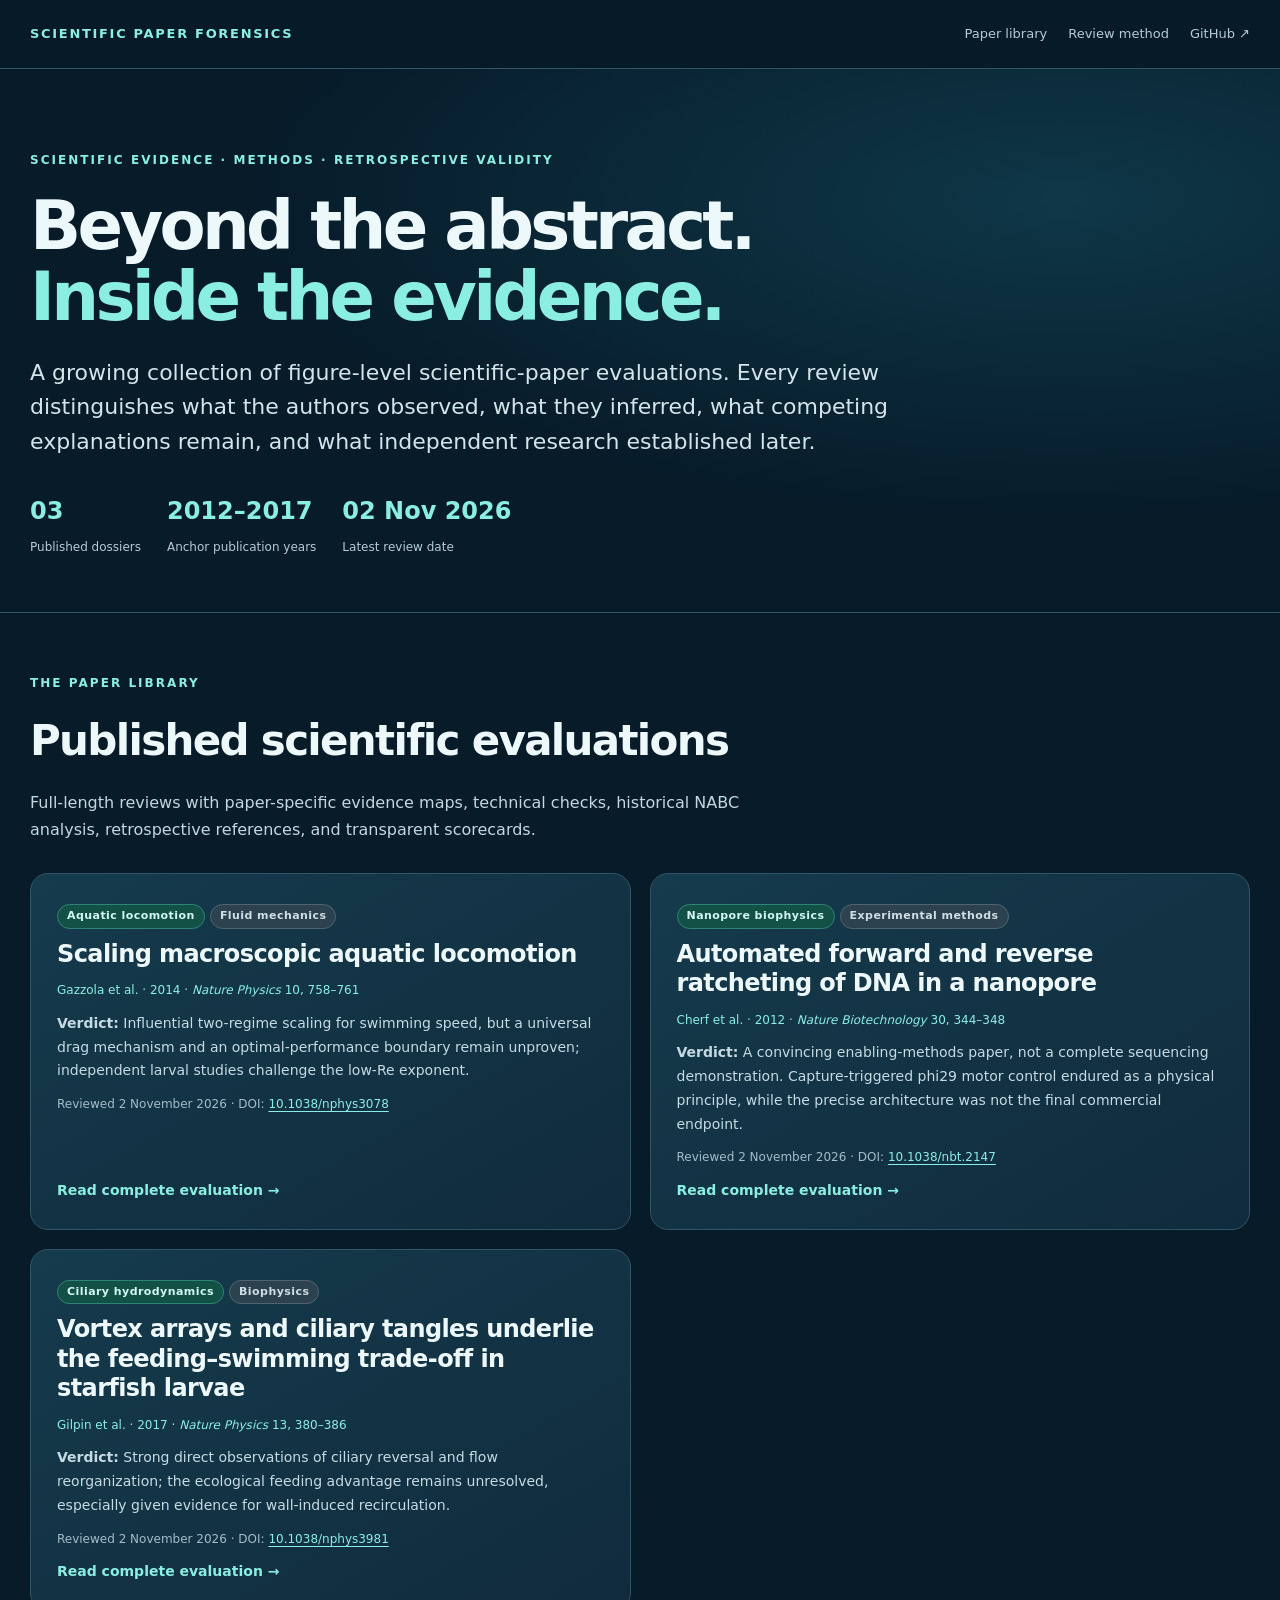
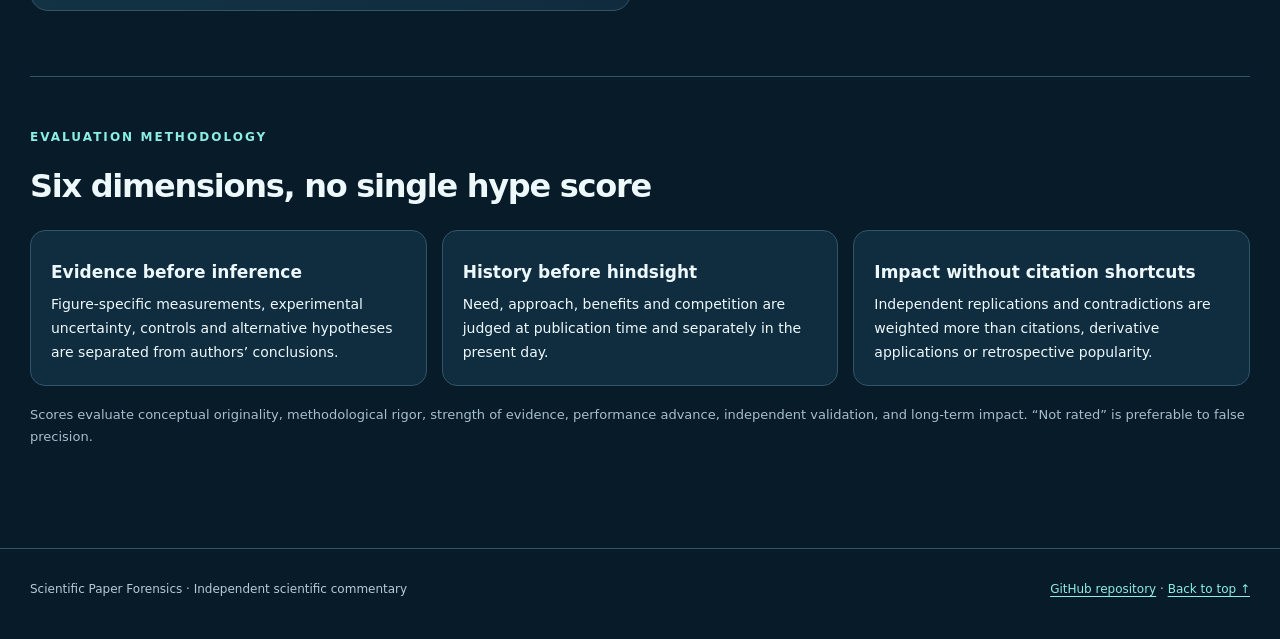
==== commit ae45988f: "Publish Gazzola 2014 aquatic locomotion forensics review" ====
--- a/index.html
+++ b/index.html
@@ -1 +1 @@
-<!doctype html><html lang="en"><head><meta charset="utf-8"><meta name="viewport" content="width=device-width,initial-scale=1"><meta name="theme-color" content="#071b29"><meta name="description" content="Scientific Paper Forensics: rigorous retrospective evaluations of influential experimental science papers. Each review separates observed data, inference and scientific legacy."><meta property="og:title" content="Scientific Paper Forensics — Paper Library"><meta property="og:description" content="Evidence-anchored critical reviews of influential scientific papers."><link rel="canonical" href="https://profdanger.github.io/paper_forensics/"><link rel="stylesheet" href="assets/shared/site.css"><title>Scientific Paper Forensics | Research Review Library</title></head><body id="top"><nav class="site-nav"><div class="shell"><a class="brand" href="./">Scientific Paper Forensics</a><div class="nav-links"><a href="#papers">Paper library</a><a href="#method">Review method</a><a href="https://github.com/profdanger/paper_forensics" target="_blank" rel="noopener">GitHub ↗</a></div></div></nav><header class="hero"><div class="shell"><span class="kicker">Scientific evidence · Methods · Retrospective validity</span><h1>Beyond the abstract.<br><em>Inside the evidence.</em></h1><p class="lede">A growing collection of figure-level scientific-paper evaluations. Every review distinguishes what the authors observed, what they inferred, what competing explanations remain, and what independent research established later.</p><div class="stats"><div><b>02</b><span>Published dossiers</span></div><div><b>2012–2017</b><span>Anchor publication years</span></div><div><b>02 Nov 2026</b><span>Latest review date</span></div></div></div></header><main class="shell"><section id="papers" style="padding:55px 0 0"><span class="eyebrow">The paper library</span><h2 style="font-size:clamp(29px,4vw,42px);letter-spacing:-.04em;margin:10px 0 12px">Published scientific evaluations</h2><p style="max-width:780px;color:#c3d7e0">Full-length reviews with paper-specific evidence maps, technical checks, historical NABC analysis, retrospective references, and transparent scorecards.</p><div class="paper-list"><article class="paper-card"><div><span class="tag">Nanopore biophysics</span> <span class="tag gray">Experimental methods</span></div><h2>Automated forward and reverse ratcheting of DNA in a nanopore</h2><div class="meta">Cherf et al. · 2012 · <em>Nature Biotechnology</em> 30, 344–348</div><p><strong>Verdict:</strong> A convincing enabling-methods paper, not a complete sequencing demonstration. Capture-triggered phi29 motor control endured as a physical principle, while the precise architecture was not the final commercial endpoint.</p><p class="date">Reviewed 2 November 2026 · DOI: <a href="https://doi.org/10.1038/nbt.2147">10.1038/nbt.2147</a></p><a class="entry-link" href="papers/cherf-2012/" aria-label="Read Cherf 2012 critical evaluation">Read complete evaluation →</a></article><article class="paper-card"><div><span class="tag">Ciliary hydrodynamics</span> <span class="tag gray">Biophysics</span></div><h2>Vortex arrays and ciliary tangles underlie the feeding–swimming trade-off in starfish larvae</h2><div class="meta">Gilpin et al. · 2017 · <em>Nature Physics</em> 13, 380–386</div><p><strong>Verdict:</strong> Strong direct observations of ciliary reversal and flow reorganization; the ecological feeding advantage remains unresolved, especially given evidence for wall-induced recirculation.</p><p class="date">Reviewed 2 November 2026 · DOI: <a href="https://doi.org/10.1038/nphys3981">10.1038/nphys3981</a></p><a class="entry-link" href="papers/gilpin-2017-starfish-larvae/" aria-label="Read Gilpin 2017 critical evaluation">Read complete evaluation →</a></article></div></section><section id="method" style="border-top:1px solid var(--line);padding:45px 0"><span class="eyebrow">Evaluation methodology</span><h2 style="font-size:32px;letter-spacing:-.04em;margin:10px 0 17px">Six dimensions, no single hype score</h2><div class="grid cols3"><article class="card"><h3>Evidence before inference</h3><p>Figure-specific measurements, experimental uncertainty, controls and alternative hypotheses are separated from authors’ conclusions.</p></article><article class="card"><h3>History before hindsight</h3><p>Need, approach, benefits and competition are judged at publication time and separately in the present day.</p></article><article class="card"><h3>Impact without citation shortcuts</h3><p>Independent replications and contradictions are weighted more than citations, derivative applications or retrospective popularity.</p></article></div><p class="fineprint" style="margin-top:18px">Scores evaluate conceptual originality, methodological rigor, strength of evidence, performance advance, independent validation, and long-term impact. “Not rated” is preferable to false precision.</p></section></main><footer class="site-footer"><div class="shell"><span>Scientific Paper Forensics · Independent scientific commentary</span><span><a href="https://github.com/profdanger/paper_forensics">GitHub repository</a> · <a href="#top">Back to top ↑</a></span></div></footer><script>(function(){var known=['#mechanism','#evidence','#nabc','#legacy','#discussion','#scores'];if(known.indexOf(location.hash.toLowerCase())!==-1){location.replace('papers/cherf-2012/'+location.hash)}})();</script></body></html>+<!doctype html><html lang="en"><head><meta charset="utf-8"><meta name="viewport" content="width=device-width,initial-scale=1"><meta name="theme-color" content="#071b29"><meta name="description" content="Scientific Paper Forensics: rigorous retrospective evaluations of influential experimental science papers. Each review separates observed data, inference and scientific legacy."><meta property="og:title" content="Scientific Paper Forensics — Paper Library"><meta property="og:description" content="Evidence-anchored critical reviews of influential scientific papers."><link rel="canonical" href="https://profdanger.github.io/paper_forensics/"><link rel="stylesheet" href="assets/shared/site.css"><title>Scientific Paper Forensics | Research Review Library</title></head><body id="top"><nav class="site-nav"><div class="shell"><a class="brand" href="./">Scientific Paper Forensics</a><div class="nav-links"><a href="#papers">Paper library</a><a href="#method">Review method</a><a href="https://github.com/profdanger/paper_forensics" target="_blank" rel="noopener">GitHub ↗</a></div></div></nav><header class="hero"><div class="shell"><span class="kicker">Scientific evidence · Methods · Retrospective validity</span><h1>Beyond the abstract.<br><em>Inside the evidence.</em></h1><p class="lede">A growing collection of figure-level scientific-paper evaluations. Every review distinguishes what the authors observed, what they inferred, what competing explanations remain, and what independent research established later.</p><div class="stats"><div><b>03</b><span>Published dossiers</span></div><div><b>2012–2017</b><span>Anchor publication years</span></div><div><b>02 Nov 2026</b><span>Latest review date</span></div></div></div></header><main class="shell"><section id="papers" style="padding:55px 0 0"><span class="eyebrow">The paper library</span><h2 style="font-size:clamp(29px,4vw,42px);letter-spacing:-.04em;margin:10px 0 12px">Published scientific evaluations</h2><p style="max-width:780px;color:#c3d7e0">Full-length reviews with paper-specific evidence maps, technical checks, historical NABC analysis, retrospective references, and transparent scorecards.</p><div class="paper-list"><article class="paper-card"><div><span class="tag">Aquatic locomotion</span> <span class="tag gray">Fluid mechanics</span></div><h2>Scaling macroscopic aquatic locomotion</h2><div class="meta">Gazzola et al. · 2014 · <em>Nature Physics</em> 10, 758–761</div><p><strong>Verdict:</strong> Influential two-regime scaling for swimming speed, but a universal drag mechanism and an optimal-performance boundary remain unproven; independent larval studies challenge the low-Re exponent.</p><p class="date">Reviewed 2 November 2026 · DOI: <a href="https://doi.org/10.1038/nphys3078">10.1038/nphys3078</a></p><a class="entry-link" href="papers/gazzola-2014-aquatic-locomotion/" aria-label="Read Gazzola 2014 critical evaluation">Read complete evaluation →</a></article><article class="paper-card"><div><span class="tag">Nanopore biophysics</span> <span class="tag gray">Experimental methods</span></div><h2>Automated forward and reverse ratcheting of DNA in a nanopore</h2><div class="meta">Cherf et al. · 2012 · <em>Nature Biotechnology</em> 30, 344–348</div><p><strong>Verdict:</strong> A convincing enabling-methods paper, not a complete sequencing demonstration. Capture-triggered phi29 motor control endured as a physical principle, while the precise architecture was not the final commercial endpoint.</p><p class="date">Reviewed 2 November 2026 · DOI: <a href="https://doi.org/10.1038/nbt.2147">10.1038/nbt.2147</a></p><a class="entry-link" href="papers/cherf-2012/" aria-label="Read Cherf 2012 critical evaluation">Read complete evaluation →</a></article><article class="paper-card"><div><span class="tag">Ciliary hydrodynamics</span> <span class="tag gray">Biophysics</span></div><h2>Vortex arrays and ciliary tangles underlie the feeding–swimming trade-off in starfish larvae</h2><div class="meta">Gilpin et al. · 2017 · <em>Nature Physics</em> 13, 380–386</div><p><strong>Verdict:</strong> Strong direct observations of ciliary reversal and flow reorganization; the ecological feeding advantage remains unresolved, especially given evidence for wall-induced recirculation.</p><p class="date">Reviewed 2 November 2026 · DOI: <a href="https://doi.org/10.1038/nphys3981">10.1038/nphys3981</a></p><a class="entry-link" href="papers/gilpin-2017-starfish-larvae/" aria-label="Read Gilpin 2017 critical evaluation">Read complete evaluation →</a></article></div></section><section id="method" style="border-top:1px solid var(--line);padding:45px 0"><span class="eyebrow">Evaluation methodology</span><h2 style="font-size:32px;letter-spacing:-.04em;margin:10px 0 17px">Six dimensions, no single hype score</h2><div class="grid cols3"><article class="card"><h3>Evidence before inference</h3><p>Figure-specific measurements, experimental uncertainty, controls and alternative hypotheses are separated from authors’ conclusions.</p></article><article class="card"><h3>History before hindsight</h3><p>Need, approach, benefits and competition are judged at publication time and separately in the present day.</p></article><article class="card"><h3>Impact without citation shortcuts</h3><p>Independent replications and contradictions are weighted more than citations, derivative applications or retrospective popularity.</p></article></div><p class="fineprint" style="margin-top:18px">Scores evaluate conceptual originality, methodological rigor, strength of evidence, performance advance, independent validation, and long-term impact. “Not rated” is preferable to false precision.</p></section></main><footer class="site-footer"><div class="shell"><span>Scientific Paper Forensics · Independent scientific commentary</span><span><a href="https://github.com/profdanger/paper_forensics">GitHub repository</a> · <a href="#top">Back to top ↑</a></span></div></footer><script>(function(){var known=['#mechanism','#evidence','#nabc','#legacy','#discussion','#scores'];if(known.indexOf(location.hash.toLowerCase())!==-1){location.replace('papers/cherf-2012/'+location.hash)}})();</script></body></html>
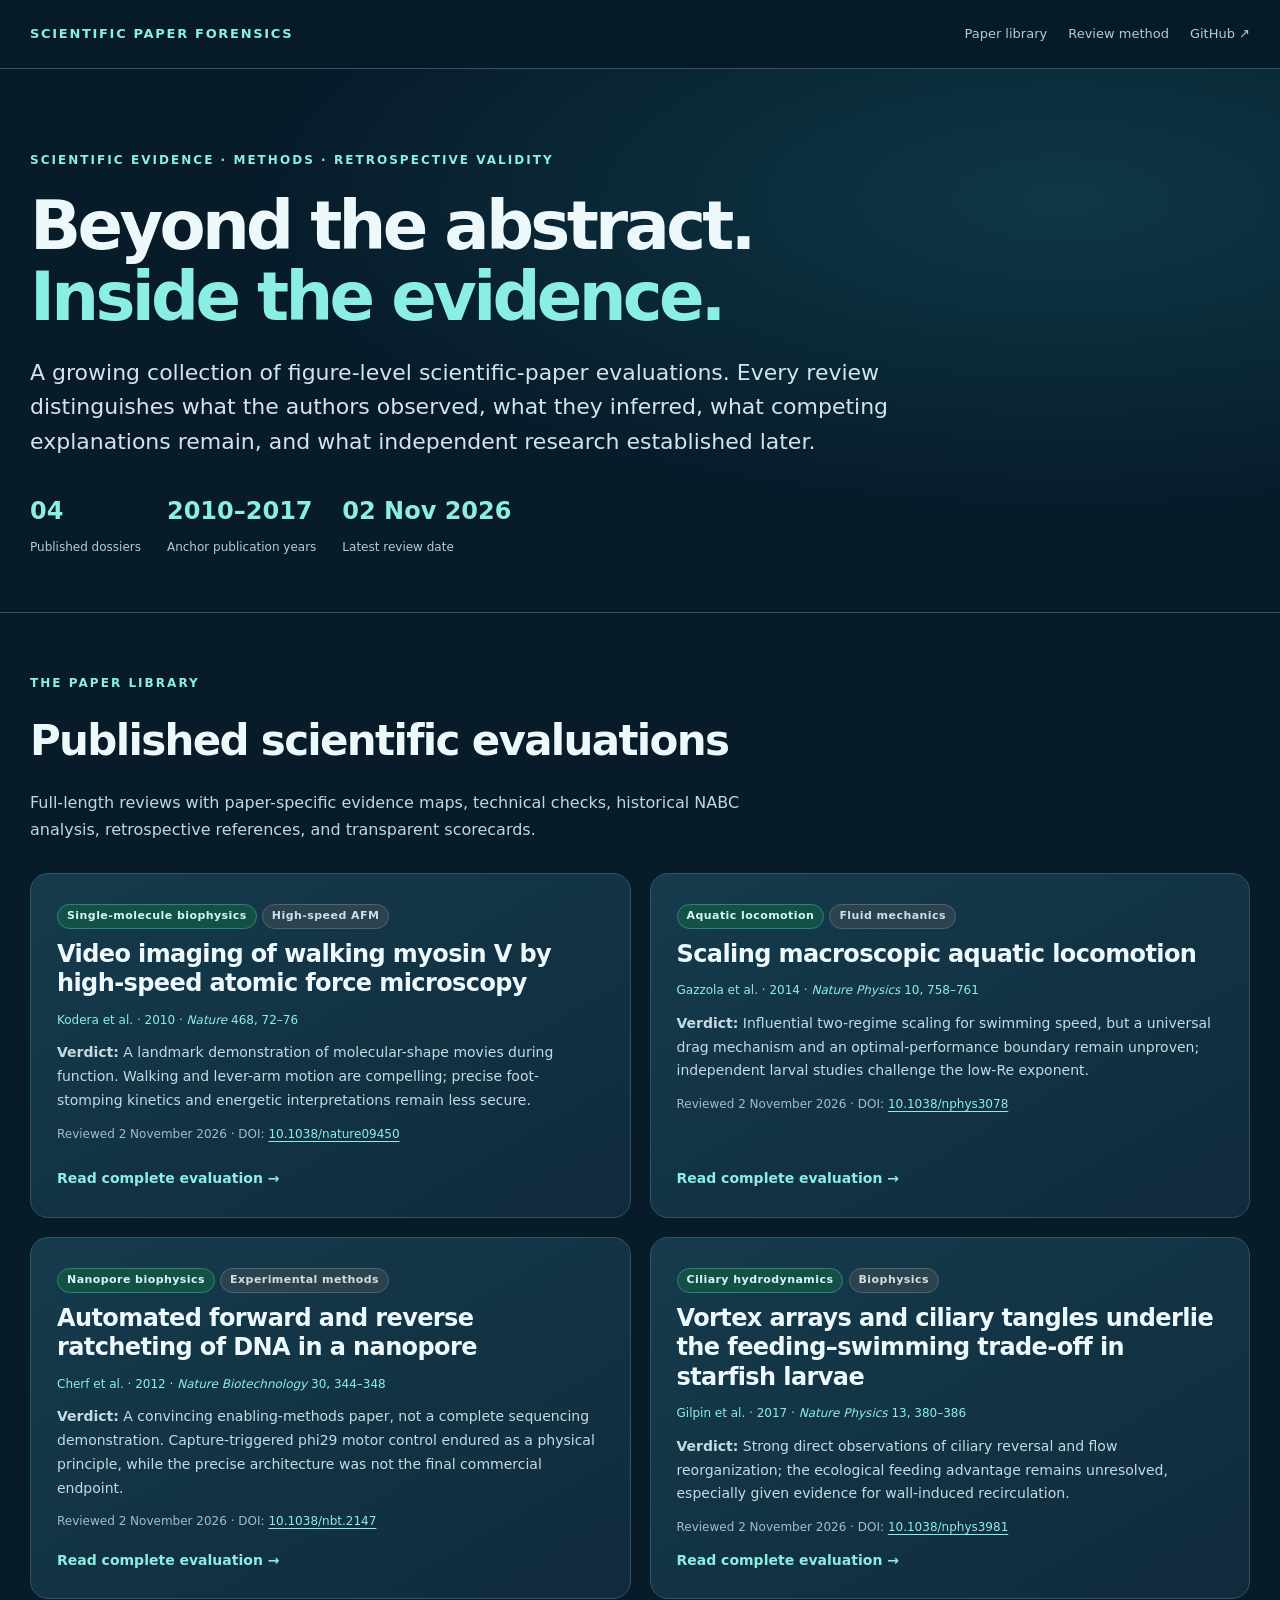
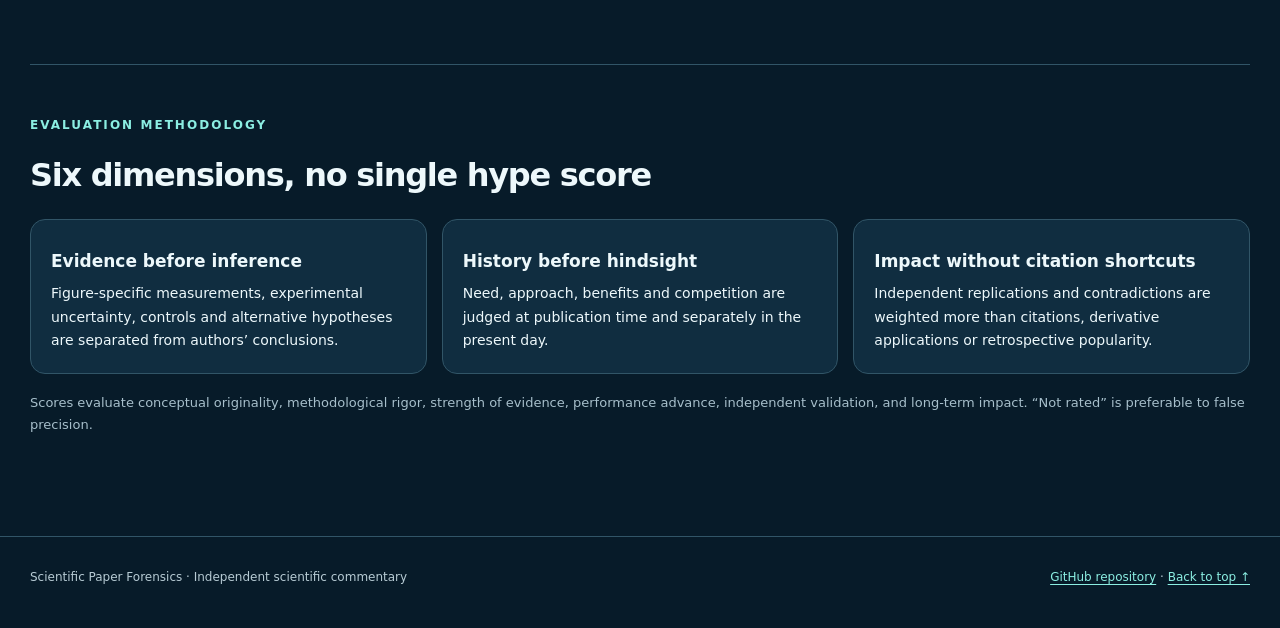
==== commit 1d9beb6e: "Add Kodera 2010 review to scientific paper library homepage" ====
--- a/index.html
+++ b/index.html
@@ -1 +1 @@
-<!doctype html><html lang="en"><head><meta charset="utf-8"><meta name="viewport" content="width=device-width,initial-scale=1"><meta name="theme-color" content="#071b29"><meta name="description" content="Scientific Paper Forensics: rigorous retrospective evaluations of influential experimental science papers. Each review separates observed data, inference and scientific legacy."><meta property="og:title" content="Scientific Paper Forensics — Paper Library"><meta property="og:description" content="Evidence-anchored critical reviews of influential scientific papers."><link rel="canonical" href="https://profdanger.github.io/paper_forensics/"><link rel="stylesheet" href="assets/shared/site.css"><title>Scientific Paper Forensics | Research Review Library</title></head><body id="top"><nav class="site-nav"><div class="shell"><a class="brand" href="./">Scientific Paper Forensics</a><div class="nav-links"><a href="#papers">Paper library</a><a href="#method">Review method</a><a href="https://github.com/profdanger/paper_forensics" target="_blank" rel="noopener">GitHub ↗</a></div></div></nav><header class="hero"><div class="shell"><span class="kicker">Scientific evidence · Methods · Retrospective validity</span><h1>Beyond the abstract.<br><em>Inside the evidence.</em></h1><p class="lede">A growing collection of figure-level scientific-paper evaluations. Every review distinguishes what the authors observed, what they inferred, what competing explanations remain, and what independent research established later.</p><div class="stats"><div><b>03</b><span>Published dossiers</span></div><div><b>2012–2017</b><span>Anchor publication years</span></div><div><b>02 Nov 2026</b><span>Latest review date</span></div></div></div></header><main class="shell"><section id="papers" style="padding:55px 0 0"><span class="eyebrow">The paper library</span><h2 style="font-size:clamp(29px,4vw,42px);letter-spacing:-.04em;margin:10px 0 12px">Published scientific evaluations</h2><p style="max-width:780px;color:#c3d7e0">Full-length reviews with paper-specific evidence maps, technical checks, historical NABC analysis, retrospective references, and transparent scorecards.</p><div class="paper-list"><article class="paper-card"><div><span class="tag">Aquatic locomotion</span> <span class="tag gray">Fluid mechanics</span></div><h2>Scaling macroscopic aquatic locomotion</h2><div class="meta">Gazzola et al. · 2014 · <em>Nature Physics</em> 10, 758–761</div><p><strong>Verdict:</strong> Influential two-regime scaling for swimming speed, but a universal drag mechanism and an optimal-performance boundary remain unproven; independent larval studies challenge the low-Re exponent.</p><p class="date">Reviewed 2 November 2026 · DOI: <a href="https://doi.org/10.1038/nphys3078">10.1038/nphys3078</a></p><a class="entry-link" href="papers/gazzola-2014-aquatic-locomotion/" aria-label="Read Gazzola 2014 critical evaluation">Read complete evaluation →</a></article><article class="paper-card"><div><span class="tag">Nanopore biophysics</span> <span class="tag gray">Experimental methods</span></div><h2>Automated forward and reverse ratcheting of DNA in a nanopore</h2><div class="meta">Cherf et al. · 2012 · <em>Nature Biotechnology</em> 30, 344–348</div><p><strong>Verdict:</strong> A convincing enabling-methods paper, not a complete sequencing demonstration. Capture-triggered phi29 motor control endured as a physical principle, while the precise architecture was not the final commercial endpoint.</p><p class="date">Reviewed 2 November 2026 · DOI: <a href="https://doi.org/10.1038/nbt.2147">10.1038/nbt.2147</a></p><a class="entry-link" href="papers/cherf-2012/" aria-label="Read Cherf 2012 critical evaluation">Read complete evaluation →</a></article><article class="paper-card"><div><span class="tag">Ciliary hydrodynamics</span> <span class="tag gray">Biophysics</span></div><h2>Vortex arrays and ciliary tangles underlie the feeding–swimming trade-off in starfish larvae</h2><div class="meta">Gilpin et al. · 2017 · <em>Nature Physics</em> 13, 380–386</div><p><strong>Verdict:</strong> Strong direct observations of ciliary reversal and flow reorganization; the ecological feeding advantage remains unresolved, especially given evidence for wall-induced recirculation.</p><p class="date">Reviewed 2 November 2026 · DOI: <a href="https://doi.org/10.1038/nphys3981">10.1038/nphys3981</a></p><a class="entry-link" href="papers/gilpin-2017-starfish-larvae/" aria-label="Read Gilpin 2017 critical evaluation">Read complete evaluation →</a></article></div></section><section id="method" style="border-top:1px solid var(--line);padding:45px 0"><span class="eyebrow">Evaluation methodology</span><h2 style="font-size:32px;letter-spacing:-.04em;margin:10px 0 17px">Six dimensions, no single hype score</h2><div class="grid cols3"><article class="card"><h3>Evidence before inference</h3><p>Figure-specific measurements, experimental uncertainty, controls and alternative hypotheses are separated from authors’ conclusions.</p></article><article class="card"><h3>History before hindsight</h3><p>Need, approach, benefits and competition are judged at publication time and separately in the present day.</p></article><article class="card"><h3>Impact without citation shortcuts</h3><p>Independent replications and contradictions are weighted more than citations, derivative applications or retrospective popularity.</p></article></div><p class="fineprint" style="margin-top:18px">Scores evaluate conceptual originality, methodological rigor, strength of evidence, performance advance, independent validation, and long-term impact. “Not rated” is preferable to false precision.</p></section></main><footer class="site-footer"><div class="shell"><span>Scientific Paper Forensics · Independent scientific commentary</span><span><a href="https://github.com/profdanger/paper_forensics">GitHub repository</a> · <a href="#top">Back to top ↑</a></span></div></footer><script>(function(){var known=['#mechanism','#evidence','#nabc','#legacy','#discussion','#scores'];if(known.indexOf(location.hash.toLowerCase())!==-1){location.replace('papers/cherf-2012/'+location.hash)}})();</script></body></html>+<!doctype html><html lang="en"><head><meta charset="utf-8"><meta name="viewport" content="width=device-width,initial-scale=1"><meta name="theme-color" content="#071b29"><meta name="description" content="Scientific Paper Forensics: rigorous retrospective evaluations of influential experimental science papers. Each review separates observed data, inference and scientific legacy."><meta property="og:title" content="Scientific Paper Forensics — Paper Library"><meta property="og:description" content="Evidence-anchored critical reviews of influential scientific papers."><link rel="canonical" href="https://profdanger.github.io/paper_forensics/"><link rel="stylesheet" href="assets/shared/site.css"><title>Scientific Paper Forensics | Research Review Library</title></head><body id="top"><nav class="site-nav"><div class="shell"><a class="brand" href="./">Scientific Paper Forensics</a><div class="nav-links"><a href="#papers">Paper library</a><a href="#method">Review method</a><a href="https://github.com/profdanger/paper_forensics" target="_blank" rel="noopener">GitHub ↗</a></div></div></nav><header class="hero"><div class="shell"><span class="kicker">Scientific evidence · Methods · Retrospective validity</span><h1>Beyond the abstract.<br><em>Inside the evidence.</em></h1><p class="lede">A growing collection of figure-level scientific-paper evaluations. Every review distinguishes what the authors observed, what they inferred, what competing explanations remain, and what independent research established later.</p><div class="stats"><div><b>04</b><span>Published dossiers</span></div><div><b>2010–2017</b><span>Anchor publication years</span></div><div><b>02 Nov 2026</b><span>Latest review date</span></div></div></div></header><main class="shell"><section id="papers" style="padding:55px 0 0"><span class="eyebrow">The paper library</span><h2 style="font-size:clamp(29px,4vw,42px);letter-spacing:-.04em;margin:10px 0 12px">Published scientific evaluations</h2><p style="max-width:780px;color:#c3d7e0">Full-length reviews with paper-specific evidence maps, technical checks, historical NABC analysis, retrospective references, and transparent scorecards.</p><div class="paper-list"><article class="paper-card"><div><span class="tag">Single-molecule biophysics</span> <span class="tag gray">High-speed AFM</span></div><h2>Video imaging of walking myosin V by high-speed atomic force microscopy</h2><div class="meta">Kodera et al. · 2010 · <em>Nature</em> 468, 72–76</div><p><strong>Verdict:</strong> A landmark demonstration of molecular-shape movies during function. Walking and lever-arm motion are compelling; precise foot-stomping kinetics and energetic interpretations remain less secure.</p><p class="date">Reviewed 2 November 2026 · DOI: <a href="https://doi.org/10.1038/nature09450">10.1038/nature09450</a></p><a class="entry-link" href="papers/kodera-2010-myosin-v-afm/" aria-label="Read Kodera 2010 myosin V scientific forensic evaluation">Read complete evaluation →</a></article><article class="paper-card"><div><span class="tag">Aquatic locomotion</span> <span class="tag gray">Fluid mechanics</span></div><h2>Scaling macroscopic aquatic locomotion</h2><div class="meta">Gazzola et al. · 2014 · <em>Nature Physics</em> 10, 758–761</div><p><strong>Verdict:</strong> Influential two-regime scaling for swimming speed, but a universal drag mechanism and an optimal-performance boundary remain unproven; independent larval studies challenge the low-Re exponent.</p><p class="date">Reviewed 2 November 2026 · DOI: <a href="https://doi.org/10.1038/nphys3078">10.1038/nphys3078</a></p><a class="entry-link" href="papers/gazzola-2014-aquatic-locomotion/" aria-label="Read Gazzola 2014 critical evaluation">Read complete evaluation →</a></article><article class="paper-card"><div><span class="tag">Nanopore biophysics</span> <span class="tag gray">Experimental methods</span></div><h2>Automated forward and reverse ratcheting of DNA in a nanopore</h2><div class="meta">Cherf et al. · 2012 · <em>Nature Biotechnology</em> 30, 344–348</div><p><strong>Verdict:</strong> A convincing enabling-methods paper, not a complete sequencing demonstration. Capture-triggered phi29 motor control endured as a physical principle, while the precise architecture was not the final commercial endpoint.</p><p class="date">Reviewed 2 November 2026 · DOI: <a href="https://doi.org/10.1038/nbt.2147">10.1038/nbt.2147</a></p><a class="entry-link" href="papers/cherf-2012/" aria-label="Read Cherf 2012 critical evaluation">Read complete evaluation →</a></article><article class="paper-card"><div><span class="tag">Ciliary hydrodynamics</span> <span class="tag gray">Biophysics</span></div><h2>Vortex arrays and ciliary tangles underlie the feeding–swimming trade-off in starfish larvae</h2><div class="meta">Gilpin et al. · 2017 · <em>Nature Physics</em> 13, 380–386</div><p><strong>Verdict:</strong> Strong direct observations of ciliary reversal and flow reorganization; the ecological feeding advantage remains unresolved, especially given evidence for wall-induced recirculation.</p><p class="date">Reviewed 2 November 2026 · DOI: <a href="https://doi.org/10.1038/nphys3981">10.1038/nphys3981</a></p><a class="entry-link" href="papers/gilpin-2017-starfish-larvae/" aria-label="Read Gilpin 2017 critical evaluation">Read complete evaluation →</a></article></div></section><section id="method" style="border-top:1px solid var(--line);padding:45px 0"><span class="eyebrow">Evaluation methodology</span><h2 style="font-size:32px;letter-spacing:-.04em;margin:10px 0 17px">Six dimensions, no single hype score</h2><div class="grid cols3"><article class="card"><h3>Evidence before inference</h3><p>Figure-specific measurements, experimental uncertainty, controls and alternative hypotheses are separated from authors’ conclusions.</p></article><article class="card"><h3>History before hindsight</h3><p>Need, approach, benefits and competition are judged at publication time and separately in the present day.</p></article><article class="card"><h3>Impact without citation shortcuts</h3><p>Independent replications and contradictions are weighted more than citations, derivative applications or retrospective popularity.</p></article></div><p class="fineprint" style="margin-top:18px">Scores evaluate conceptual originality, methodological rigor, strength of evidence, performance advance, independent validation, and long-term impact. “Not rated” is preferable to false precision.</p></section></main><footer class="site-footer"><div class="shell"><span>Scientific Paper Forensics · Independent scientific commentary</span><span><a href="https://github.com/profdanger/paper_forensics">GitHub repository</a> · <a href="#top">Back to top ↑</a></span></div></footer><script>(function(){var known=['#mechanism','#evidence','#nabc','#legacy','#discussion','#scores'];if(known.indexOf(location.hash.toLowerCase())!==-1){location.replace('papers/cherf-2012/'+location.hash)}})();</script></body></html>
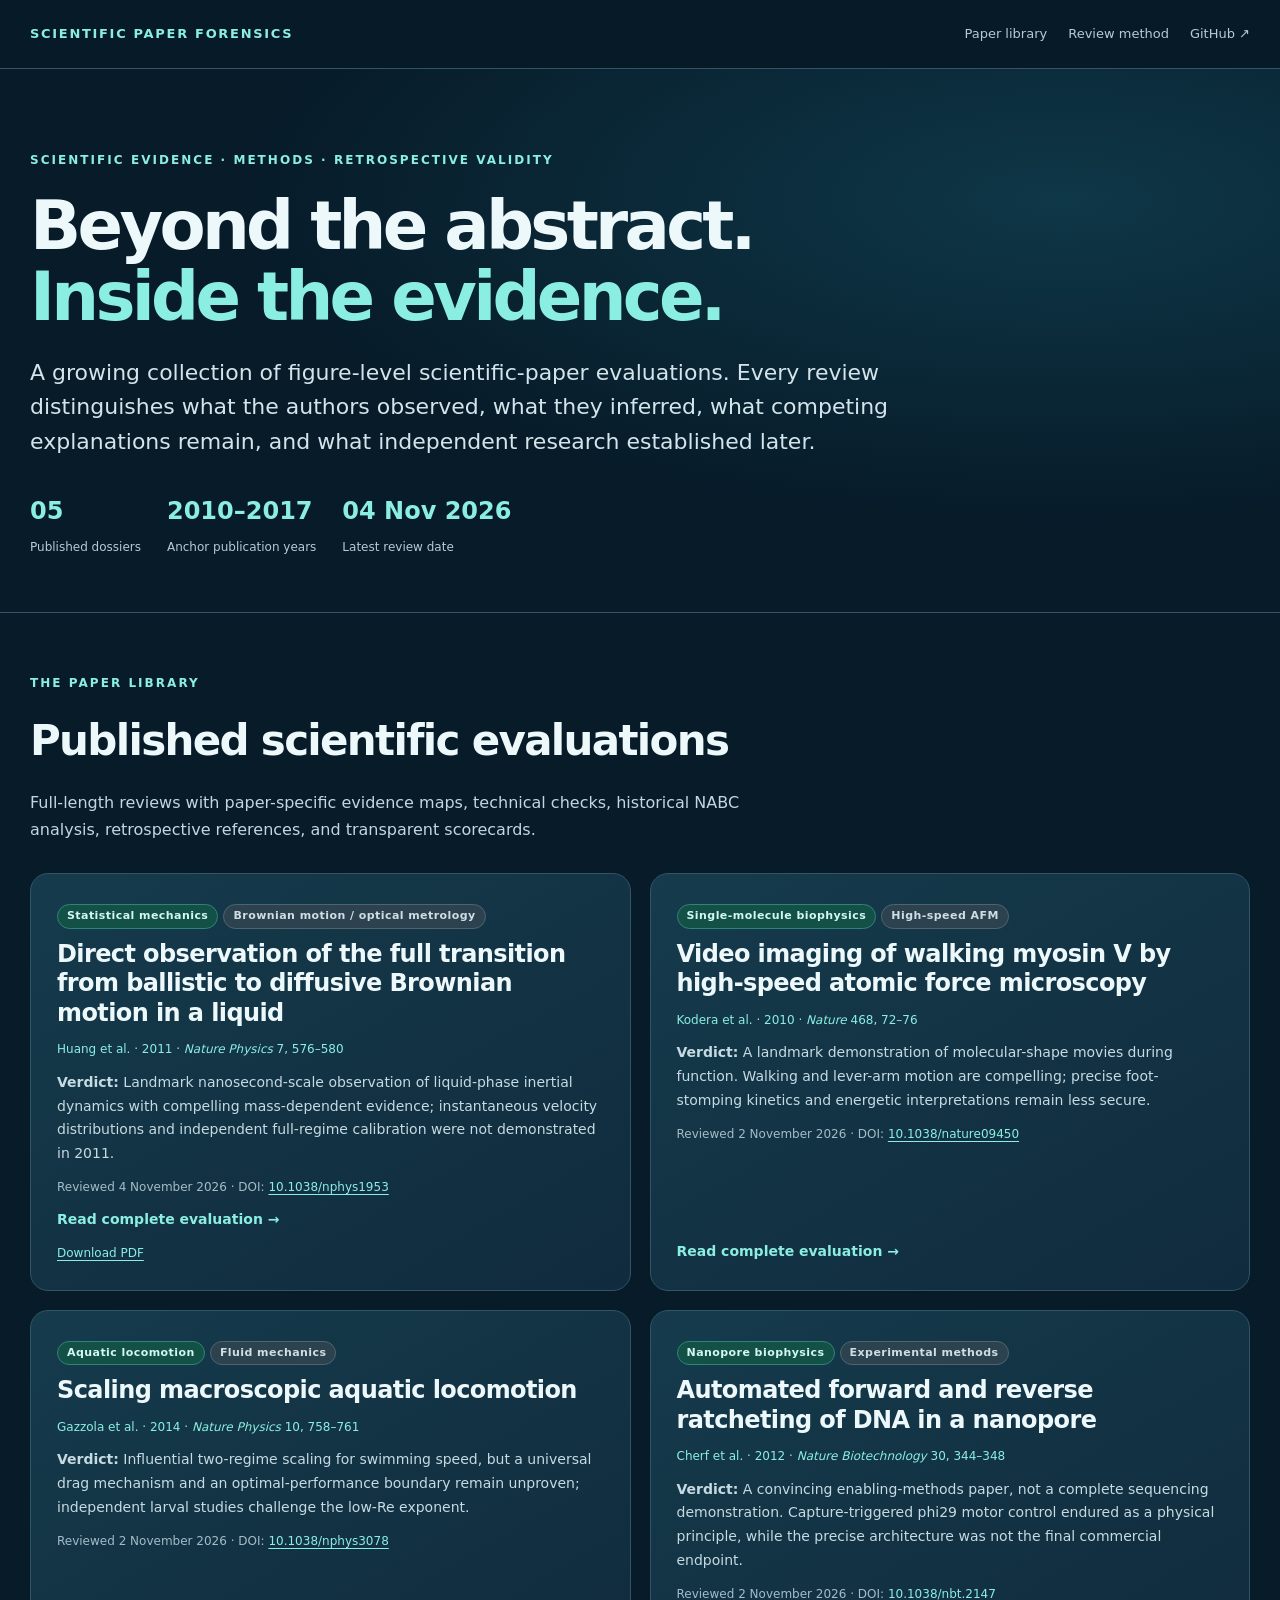
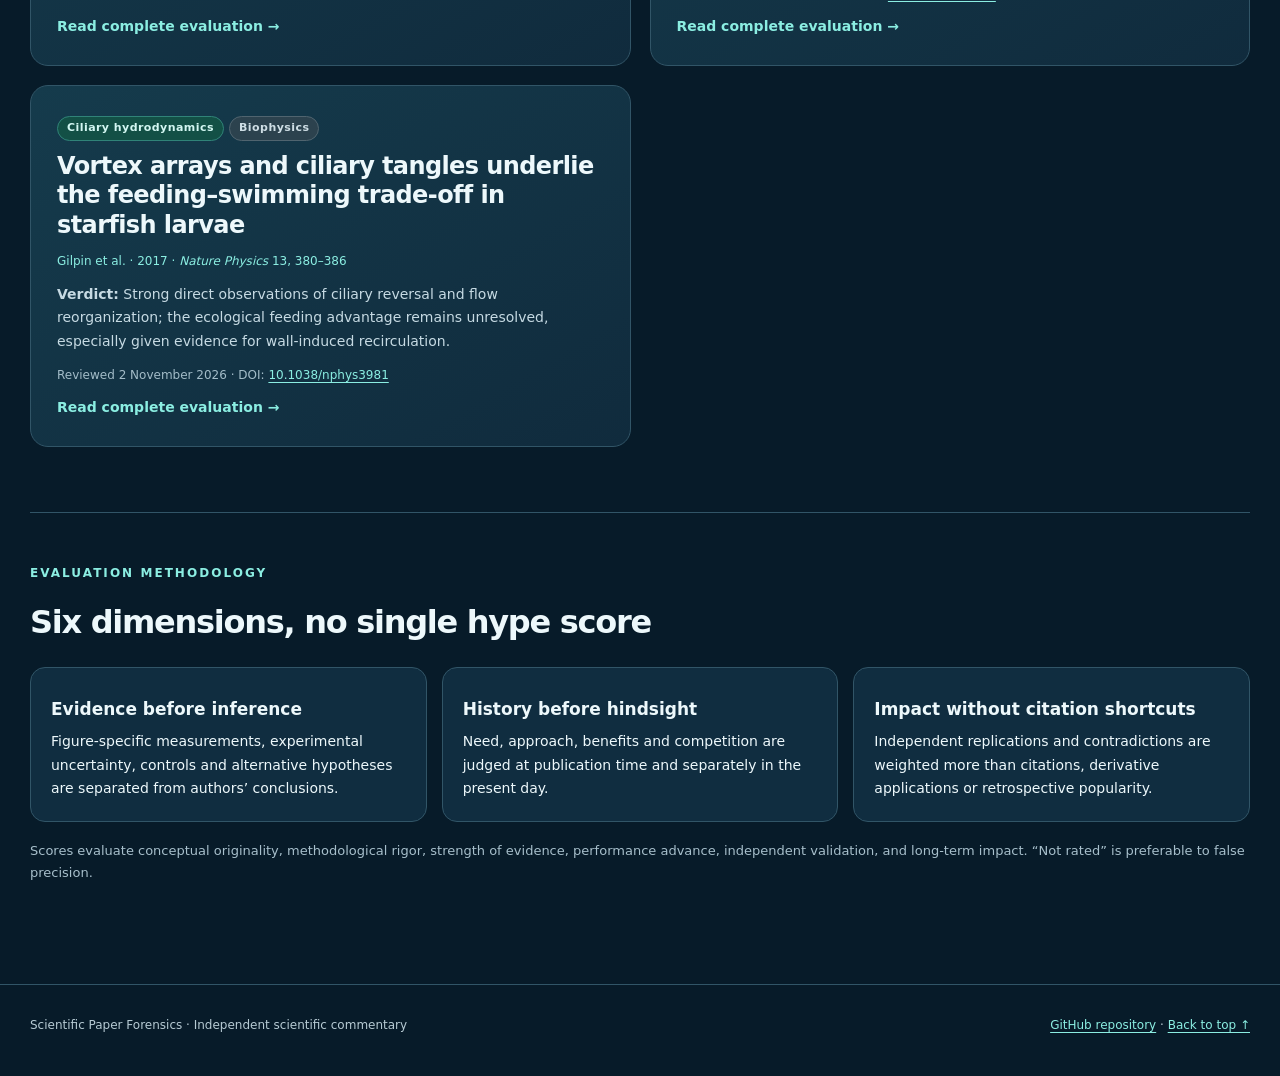
==== commit a97d0540: "Add Huang 2011 ballistic Brownian motion scientific forensic review, PDF and infographic" ====
--- a/index.html
+++ b/index.html
@@ -1 +1 @@
-<!doctype html><html lang="en"><head><meta charset="utf-8"><meta name="viewport" content="width=device-width,initial-scale=1"><meta name="theme-color" content="#071b29"><meta name="description" content="Scientific Paper Forensics: rigorous retrospective evaluations of influential experimental science papers. Each review separates observed data, inference and scientific legacy."><meta property="og:title" content="Scientific Paper Forensics — Paper Library"><meta property="og:description" content="Evidence-anchored critical reviews of influential scientific papers."><link rel="canonical" href="https://profdanger.github.io/paper_forensics/"><link rel="stylesheet" href="assets/shared/site.css"><title>Scientific Paper Forensics | Research Review Library</title></head><body id="top"><nav class="site-nav"><div class="shell"><a class="brand" href="./">Scientific Paper Forensics</a><div class="nav-links"><a href="#papers">Paper library</a><a href="#method">Review method</a><a href="https://github.com/profdanger/paper_forensics" target="_blank" rel="noopener">GitHub ↗</a></div></div></nav><header class="hero"><div class="shell"><span class="kicker">Scientific evidence · Methods · Retrospective validity</span><h1>Beyond the abstract.<br><em>Inside the evidence.</em></h1><p class="lede">A growing collection of figure-level scientific-paper evaluations. Every review distinguishes what the authors observed, what they inferred, what competing explanations remain, and what independent research established later.</p><div class="stats"><div><b>04</b><span>Published dossiers</span></div><div><b>2010–2017</b><span>Anchor publication years</span></div><div><b>02 Nov 2026</b><span>Latest review date</span></div></div></div></header><main class="shell"><section id="papers" style="padding:55px 0 0"><span class="eyebrow">The paper library</span><h2 style="font-size:clamp(29px,4vw,42px);letter-spacing:-.04em;margin:10px 0 12px">Published scientific evaluations</h2><p style="max-width:780px;color:#c3d7e0">Full-length reviews with paper-specific evidence maps, technical checks, historical NABC analysis, retrospective references, and transparent scorecards.</p><div class="paper-list"><article class="paper-card"><div><span class="tag">Single-molecule biophysics</span> <span class="tag gray">High-speed AFM</span></div><h2>Video imaging of walking myosin V by high-speed atomic force microscopy</h2><div class="meta">Kodera et al. · 2010 · <em>Nature</em> 468, 72–76</div><p><strong>Verdict:</strong> A landmark demonstration of molecular-shape movies during function. Walking and lever-arm motion are compelling; precise foot-stomping kinetics and energetic interpretations remain less secure.</p><p class="date">Reviewed 2 November 2026 · DOI: <a href="https://doi.org/10.1038/nature09450">10.1038/nature09450</a></p><a class="entry-link" href="papers/kodera-2010-myosin-v-afm/" aria-label="Read Kodera 2010 myosin V scientific forensic evaluation">Read complete evaluation →</a></article><article class="paper-card"><div><span class="tag">Aquatic locomotion</span> <span class="tag gray">Fluid mechanics</span></div><h2>Scaling macroscopic aquatic locomotion</h2><div class="meta">Gazzola et al. · 2014 · <em>Nature Physics</em> 10, 758–761</div><p><strong>Verdict:</strong> Influential two-regime scaling for swimming speed, but a universal drag mechanism and an optimal-performance boundary remain unproven; independent larval studies challenge the low-Re exponent.</p><p class="date">Reviewed 2 November 2026 · DOI: <a href="https://doi.org/10.1038/nphys3078">10.1038/nphys3078</a></p><a class="entry-link" href="papers/gazzola-2014-aquatic-locomotion/" aria-label="Read Gazzola 2014 critical evaluation">Read complete evaluation →</a></article><article class="paper-card"><div><span class="tag">Nanopore biophysics</span> <span class="tag gray">Experimental methods</span></div><h2>Automated forward and reverse ratcheting of DNA in a nanopore</h2><div class="meta">Cherf et al. · 2012 · <em>Nature Biotechnology</em> 30, 344–348</div><p><strong>Verdict:</strong> A convincing enabling-methods paper, not a complete sequencing demonstration. Capture-triggered phi29 motor control endured as a physical principle, while the precise architecture was not the final commercial endpoint.</p><p class="date">Reviewed 2 November 2026 · DOI: <a href="https://doi.org/10.1038/nbt.2147">10.1038/nbt.2147</a></p><a class="entry-link" href="papers/cherf-2012/" aria-label="Read Cherf 2012 critical evaluation">Read complete evaluation →</a></article><article class="paper-card"><div><span class="tag">Ciliary hydrodynamics</span> <span class="tag gray">Biophysics</span></div><h2>Vortex arrays and ciliary tangles underlie the feeding–swimming trade-off in starfish larvae</h2><div class="meta">Gilpin et al. · 2017 · <em>Nature Physics</em> 13, 380–386</div><p><strong>Verdict:</strong> Strong direct observations of ciliary reversal and flow reorganization; the ecological feeding advantage remains unresolved, especially given evidence for wall-induced recirculation.</p><p class="date">Reviewed 2 November 2026 · DOI: <a href="https://doi.org/10.1038/nphys3981">10.1038/nphys3981</a></p><a class="entry-link" href="papers/gilpin-2017-starfish-larvae/" aria-label="Read Gilpin 2017 critical evaluation">Read complete evaluation →</a></article></div></section><section id="method" style="border-top:1px solid var(--line);padding:45px 0"><span class="eyebrow">Evaluation methodology</span><h2 style="font-size:32px;letter-spacing:-.04em;margin:10px 0 17px">Six dimensions, no single hype score</h2><div class="grid cols3"><article class="card"><h3>Evidence before inference</h3><p>Figure-specific measurements, experimental uncertainty, controls and alternative hypotheses are separated from authors’ conclusions.</p></article><article class="card"><h3>History before hindsight</h3><p>Need, approach, benefits and competition are judged at publication time and separately in the present day.</p></article><article class="card"><h3>Impact without citation shortcuts</h3><p>Independent replications and contradictions are weighted more than citations, derivative applications or retrospective popularity.</p></article></div><p class="fineprint" style="margin-top:18px">Scores evaluate conceptual originality, methodological rigor, strength of evidence, performance advance, independent validation, and long-term impact. “Not rated” is preferable to false precision.</p></section></main><footer class="site-footer"><div class="shell"><span>Scientific Paper Forensics · Independent scientific commentary</span><span><a href="https://github.com/profdanger/paper_forensics">GitHub repository</a> · <a href="#top">Back to top ↑</a></span></div></footer><script>(function(){var known=['#mechanism','#evidence','#nabc','#legacy','#discussion','#scores'];if(known.indexOf(location.hash.toLowerCase())!==-1){location.replace('papers/cherf-2012/'+location.hash)}})();</script></body></html>+<!doctype html><html lang="en"><head><meta charset="utf-8"><meta name="viewport" content="width=device-width,initial-scale=1"><meta name="theme-color" content="#071b29"><meta name="description" content="Scientific Paper Forensics: rigorous retrospective evaluations of influential experimental science papers. Each review separates observed data, inference and scientific legacy."><meta property="og:title" content="Scientific Paper Forensics — Paper Library"><meta property="og:description" content="Evidence-anchored critical reviews of influential scientific papers."><link rel="canonical" href="https://profdanger.github.io/paper_forensics/"><link rel="stylesheet" href="assets/shared/site.css"><title>Scientific Paper Forensics | Research Review Library</title></head><body id="top"><nav class="site-nav"><div class="shell"><a class="brand" href="./">Scientific Paper Forensics</a><div class="nav-links"><a href="#papers">Paper library</a><a href="#method">Review method</a><a href="https://github.com/profdanger/paper_forensics" target="_blank" rel="noopener">GitHub ↗</a></div></div></nav><header class="hero"><div class="shell"><span class="kicker">Scientific evidence · Methods · Retrospective validity</span><h1>Beyond the abstract.<br><em>Inside the evidence.</em></h1><p class="lede">A growing collection of figure-level scientific-paper evaluations. Every review distinguishes what the authors observed, what they inferred, what competing explanations remain, and what independent research established later.</p><div class="stats"><div><b>05</b><span>Published dossiers</span></div><div><b>2010–2017</b><span>Anchor publication years</span></div><div><b>04 Nov 2026</b><span>Latest review date</span></div></div></div></header><main class="shell"><section id="papers" style="padding:55px 0 0"><span class="eyebrow">The paper library</span><h2 style="font-size:clamp(29px,4vw,42px);letter-spacing:-.04em;margin:10px 0 12px">Published scientific evaluations</h2><p style="max-width:780px;color:#c3d7e0">Full-length reviews with paper-specific evidence maps, technical checks, historical NABC analysis, retrospective references, and transparent scorecards.</p><div class="paper-list"><article class="paper-card"><div><span class="tag">Statistical mechanics</span> <span class="tag gray">Brownian motion / optical metrology</span></div><h2>Direct observation of the full transition from ballistic to diffusive Brownian motion in a liquid</h2><div class="meta">Huang et al. · 2011 · <em>Nature Physics</em> 7, 576–580</div><p><strong>Verdict:</strong> Landmark nanosecond-scale observation of liquid-phase inertial dynamics with compelling mass-dependent evidence; instantaneous velocity distributions and independent full-regime calibration were not demonstrated in 2011.</p><p class="date">Reviewed 4 November 2026 · DOI: <a href="https://doi.org/10.1038/nphys1953">10.1038/nphys1953</a></p><a class="entry-link" href="papers/huang-2011-brownian-motion/">Read complete evaluation →</a><p class="date"><a href="papers/huang-2011-brownian-motion/huang-2011-brownian-motion_forensics.pdf">Download PDF</a></p></article><article class="paper-card"><div><span class="tag">Single-molecule biophysics</span> <span class="tag gray">High-speed AFM</span></div><h2>Video imaging of walking myosin V by high-speed atomic force microscopy</h2><div class="meta">Kodera et al. · 2010 · <em>Nature</em> 468, 72–76</div><p><strong>Verdict:</strong> A landmark demonstration of molecular-shape movies during function. Walking and lever-arm motion are compelling; precise foot-stomping kinetics and energetic interpretations remain less secure.</p><p class="date">Reviewed 2 November 2026 · DOI: <a href="https://doi.org/10.1038/nature09450">10.1038/nature09450</a></p><a class="entry-link" href="papers/kodera-2010-myosin-v-afm/" aria-label="Read Kodera 2010 myosin V scientific forensic evaluation">Read complete evaluation →</a></article><article class="paper-card"><div><span class="tag">Aquatic locomotion</span> <span class="tag gray">Fluid mechanics</span></div><h2>Scaling macroscopic aquatic locomotion</h2><div class="meta">Gazzola et al. · 2014 · <em>Nature Physics</em> 10, 758–761</div><p><strong>Verdict:</strong> Influential two-regime scaling for swimming speed, but a universal drag mechanism and an optimal-performance boundary remain unproven; independent larval studies challenge the low-Re exponent.</p><p class="date">Reviewed 2 November 2026 · DOI: <a href="https://doi.org/10.1038/nphys3078">10.1038/nphys3078</a></p><a class="entry-link" href="papers/gazzola-2014-aquatic-locomotion/" aria-label="Read Gazzola 2014 critical evaluation">Read complete evaluation →</a></article><article class="paper-card"><div><span class="tag">Nanopore biophysics</span> <span class="tag gray">Experimental methods</span></div><h2>Automated forward and reverse ratcheting of DNA in a nanopore</h2><div class="meta">Cherf et al. · 2012 · <em>Nature Biotechnology</em> 30, 344–348</div><p><strong>Verdict:</strong> A convincing enabling-methods paper, not a complete sequencing demonstration. Capture-triggered phi29 motor control endured as a physical principle, while the precise architecture was not the final commercial endpoint.</p><p class="date">Reviewed 2 November 2026 · DOI: <a href="https://doi.org/10.1038/nbt.2147">10.1038/nbt.2147</a></p><a class="entry-link" href="papers/cherf-2012/" aria-label="Read Cherf 2012 critical evaluation">Read complete evaluation →</a></article><article class="paper-card"><div><span class="tag">Ciliary hydrodynamics</span> <span class="tag gray">Biophysics</span></div><h2>Vortex arrays and ciliary tangles underlie the feeding–swimming trade-off in starfish larvae</h2><div class="meta">Gilpin et al. · 2017 · <em>Nature Physics</em> 13, 380–386</div><p><strong>Verdict:</strong> Strong direct observations of ciliary reversal and flow reorganization; the ecological feeding advantage remains unresolved, especially given evidence for wall-induced recirculation.</p><p class="date">Reviewed 2 November 2026 · DOI: <a href="https://doi.org/10.1038/nphys3981">10.1038/nphys3981</a></p><a class="entry-link" href="papers/gilpin-2017-starfish-larvae/" aria-label="Read Gilpin 2017 critical evaluation">Read complete evaluation →</a></article></div></section><section id="method" style="border-top:1px solid var(--line);padding:45px 0"><span class="eyebrow">Evaluation methodology</span><h2 style="font-size:32px;letter-spacing:-.04em;margin:10px 0 17px">Six dimensions, no single hype score</h2><div class="grid cols3"><article class="card"><h3>Evidence before inference</h3><p>Figure-specific measurements, experimental uncertainty, controls and alternative hypotheses are separated from authors’ conclusions.</p></article><article class="card"><h3>History before hindsight</h3><p>Need, approach, benefits and competition are judged at publication time and separately in the present day.</p></article><article class="card"><h3>Impact without citation shortcuts</h3><p>Independent replications and contradictions are weighted more than citations, derivative applications or retrospective popularity.</p></article></div><p class="fineprint" style="margin-top:18px">Scores evaluate conceptual originality, methodological rigor, strength of evidence, performance advance, independent validation, and long-term impact. “Not rated” is preferable to false precision.</p></section></main><footer class="site-footer"><div class="shell"><span>Scientific Paper Forensics · Independent scientific commentary</span><span><a href="https://github.com/profdanger/paper_forensics">GitHub repository</a> · <a href="#top">Back to top ↑</a></span></div></footer><script>(function(){var known=['#mechanism','#evidence','#nabc','#legacy','#discussion','#scores'];if(known.indexOf(location.hash.toLowerCase())!==-1){location.replace('papers/cherf-2012/'+location.hash)}})();</script></body></html>
